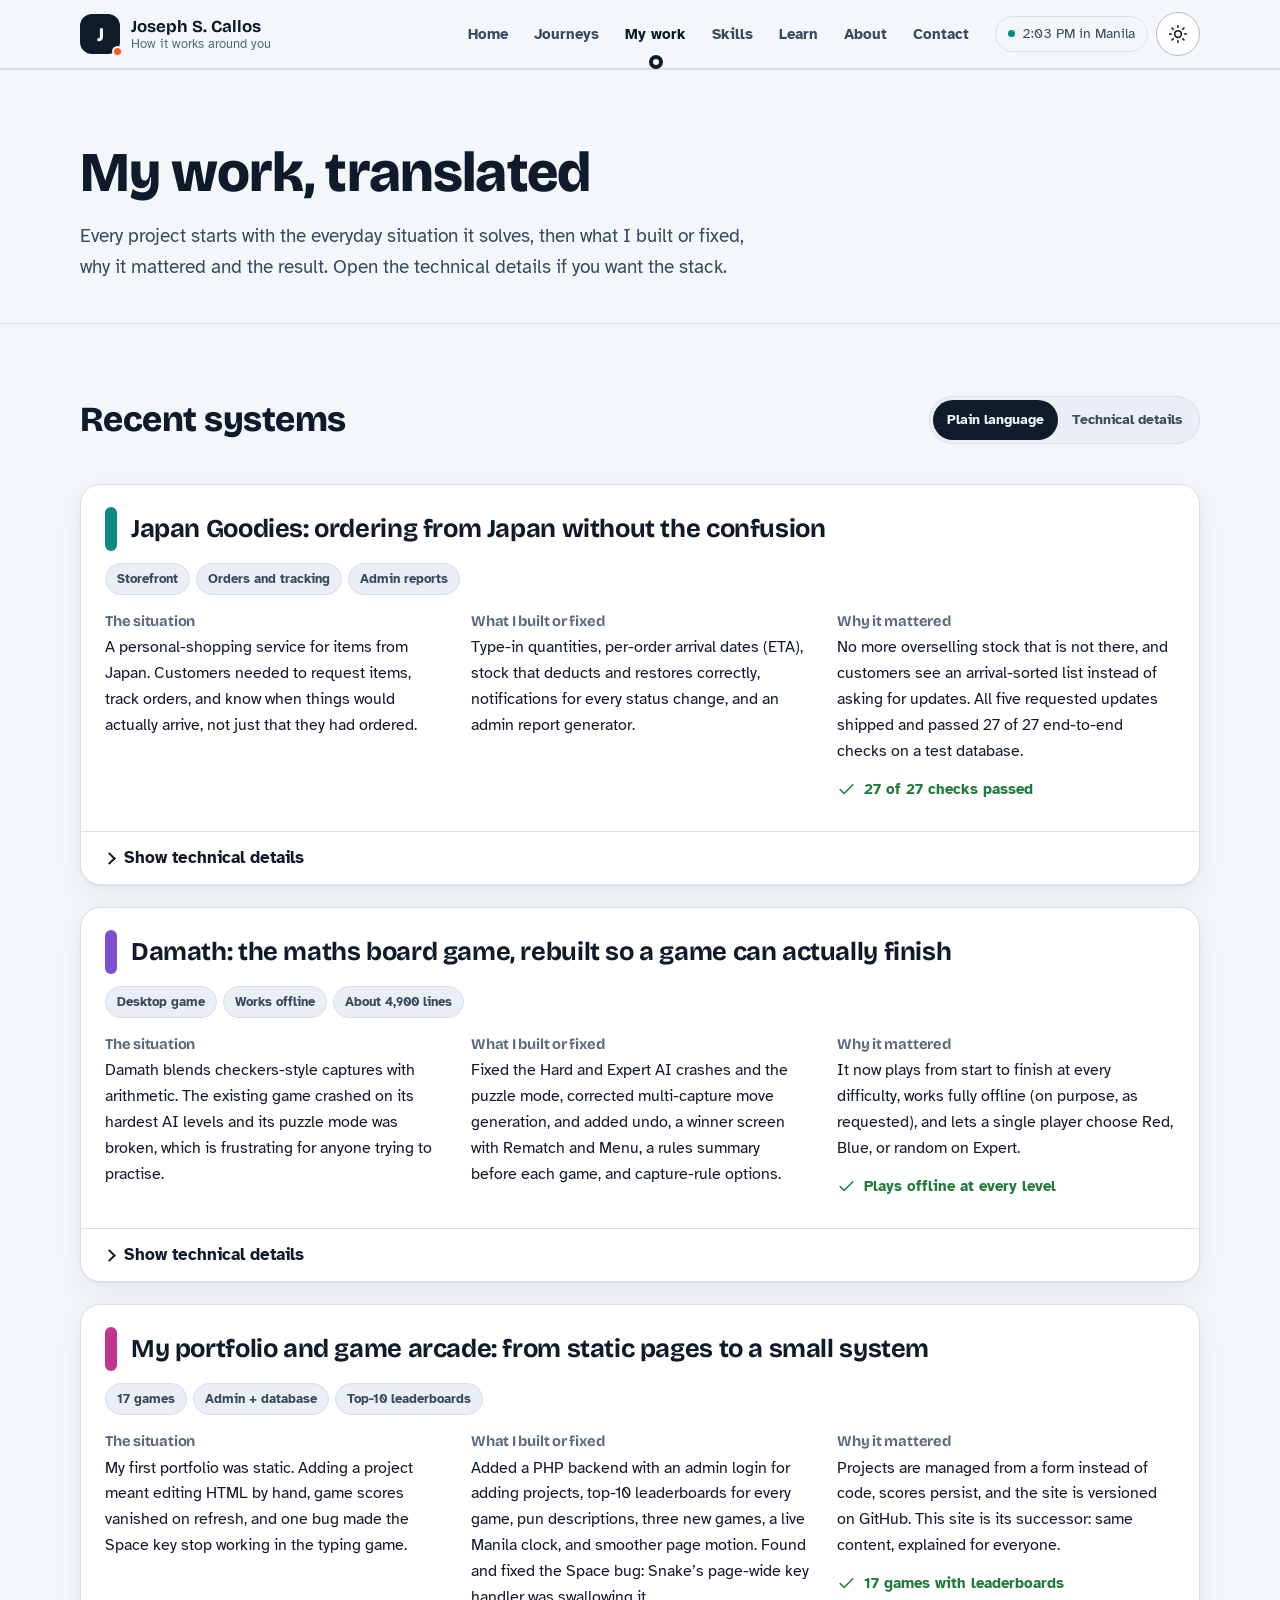
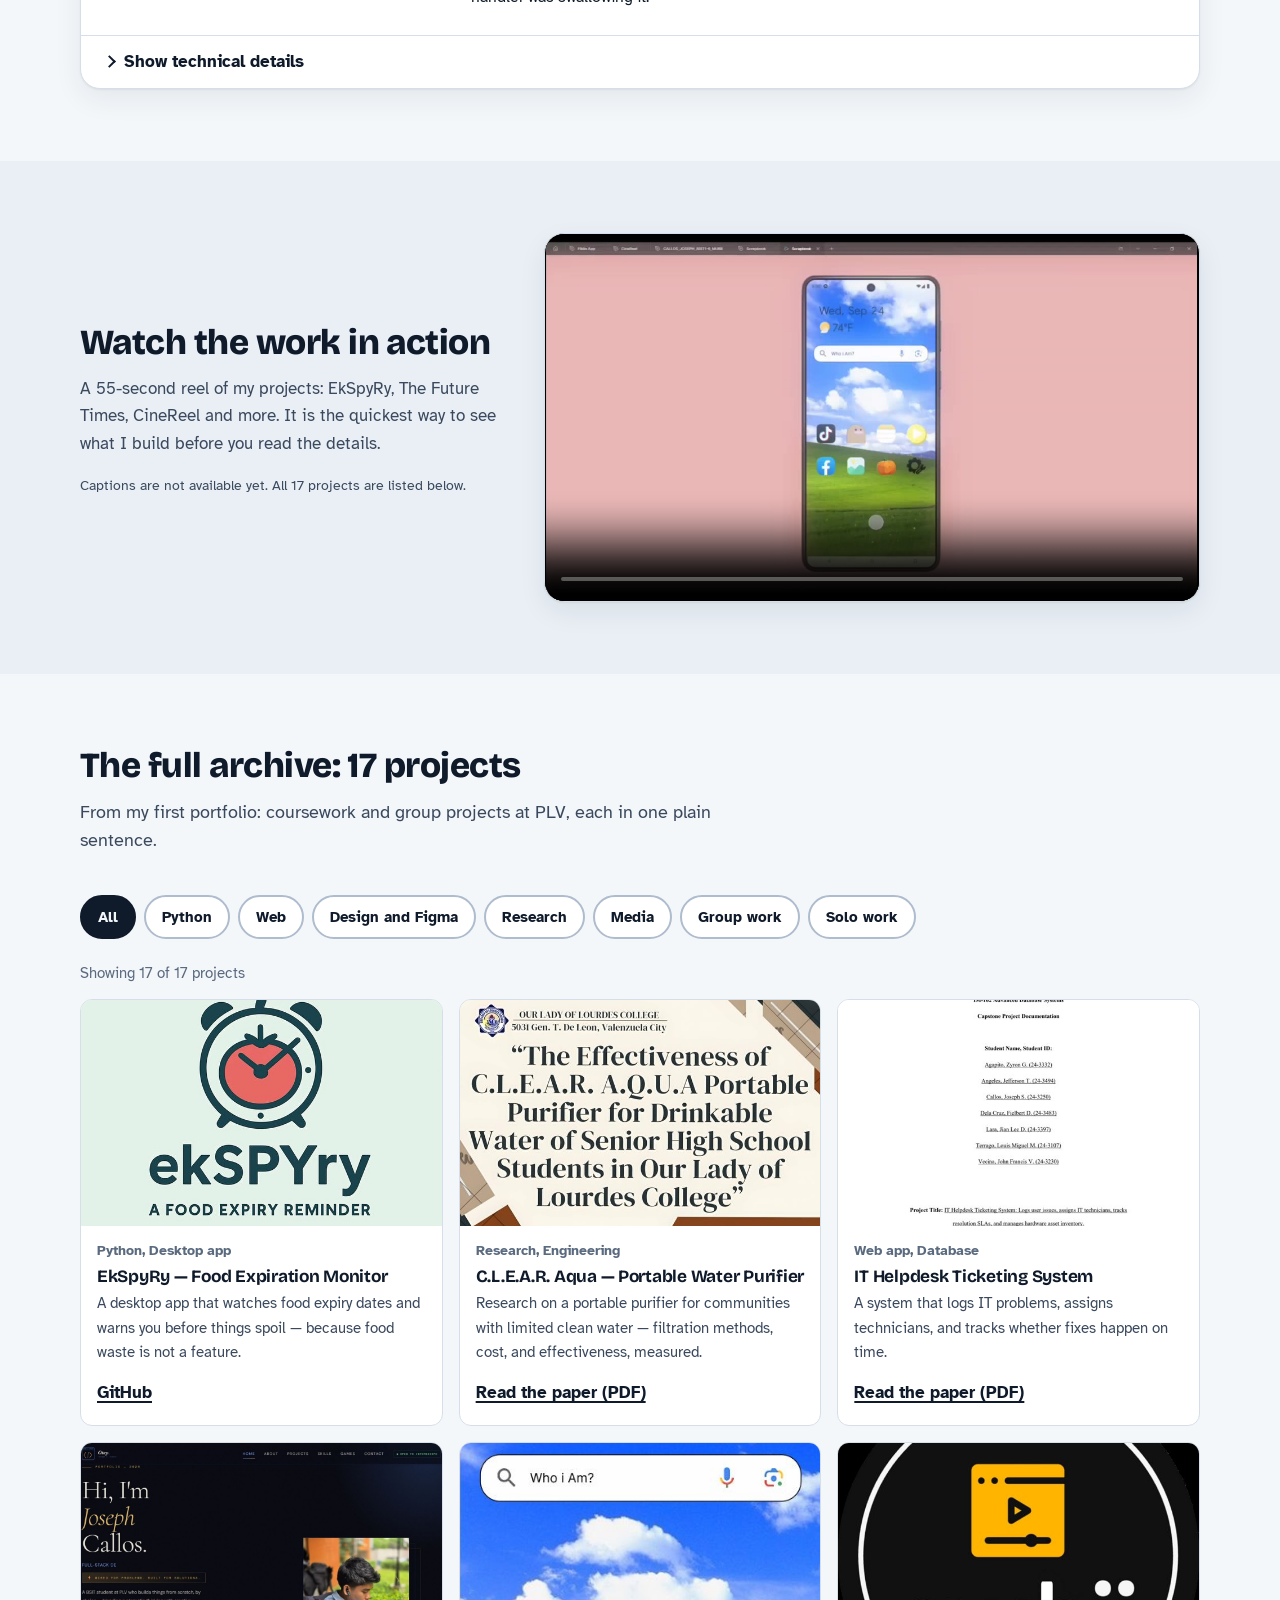
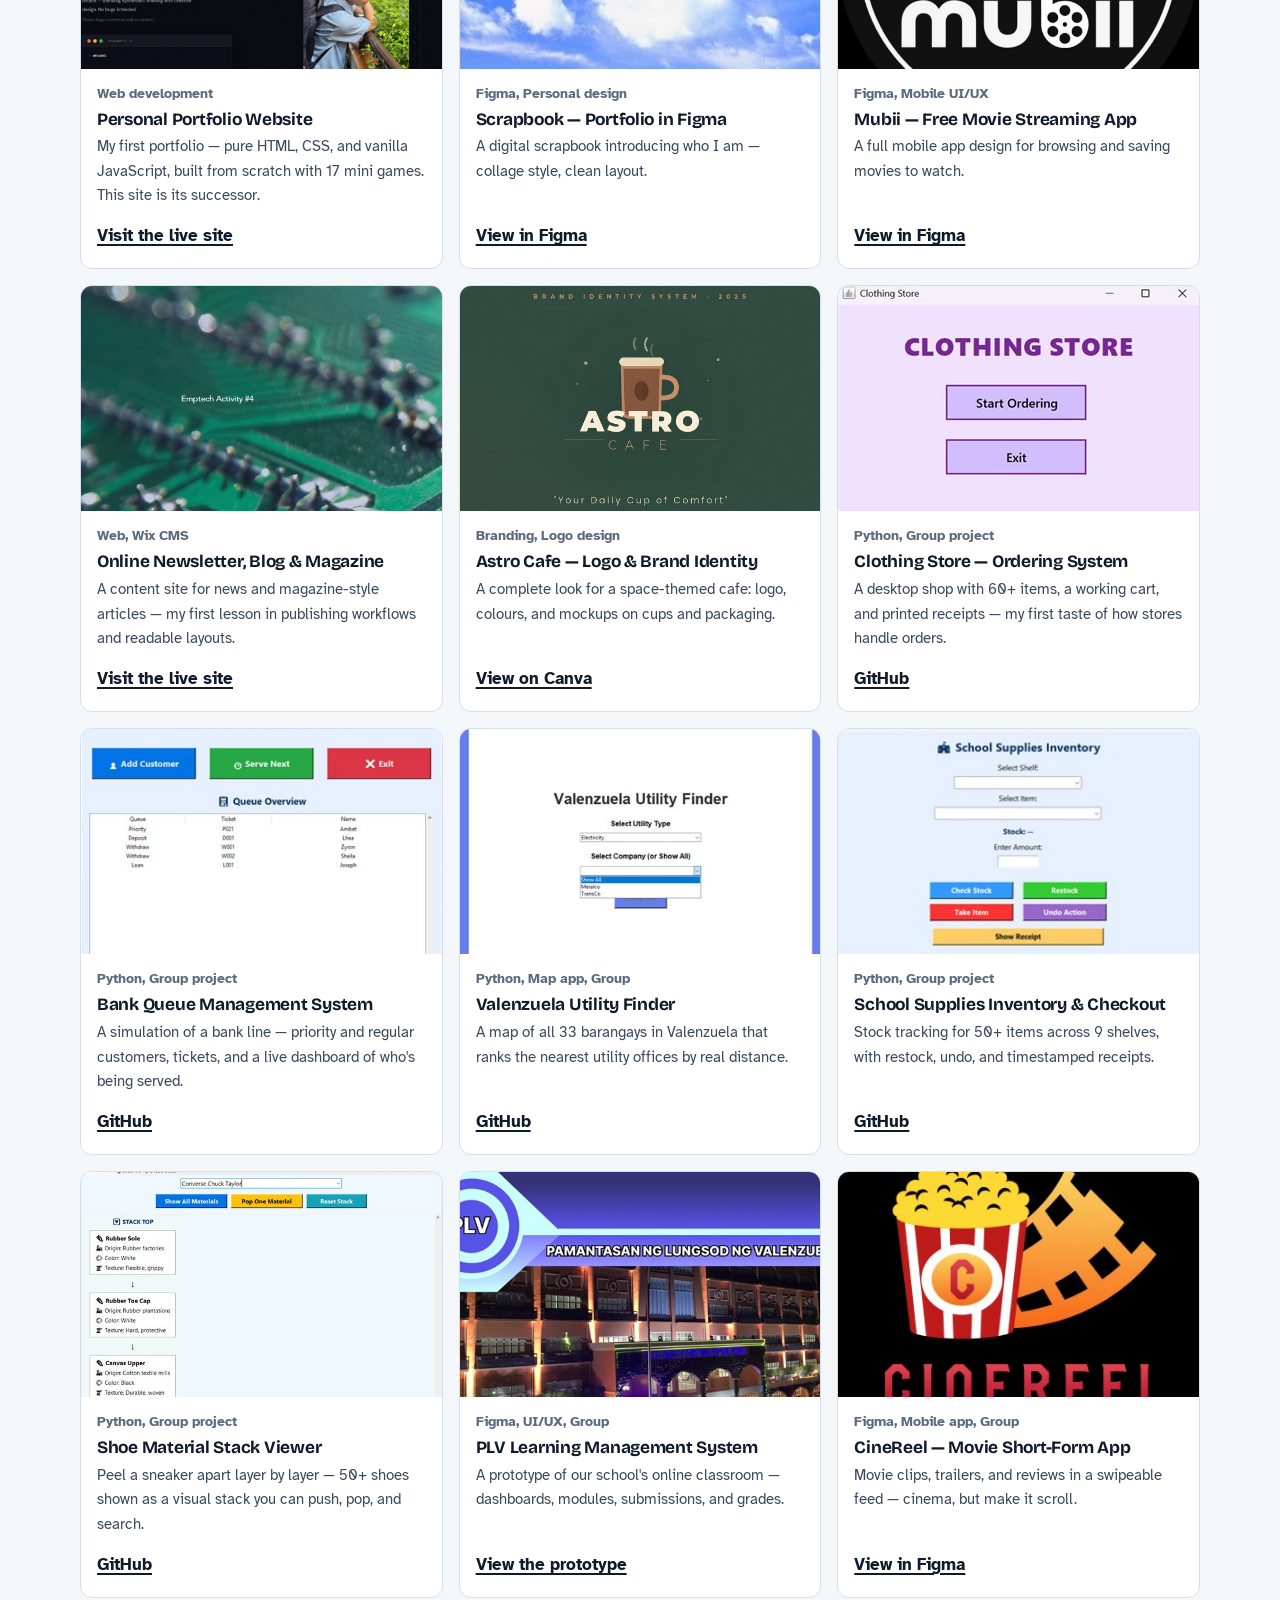
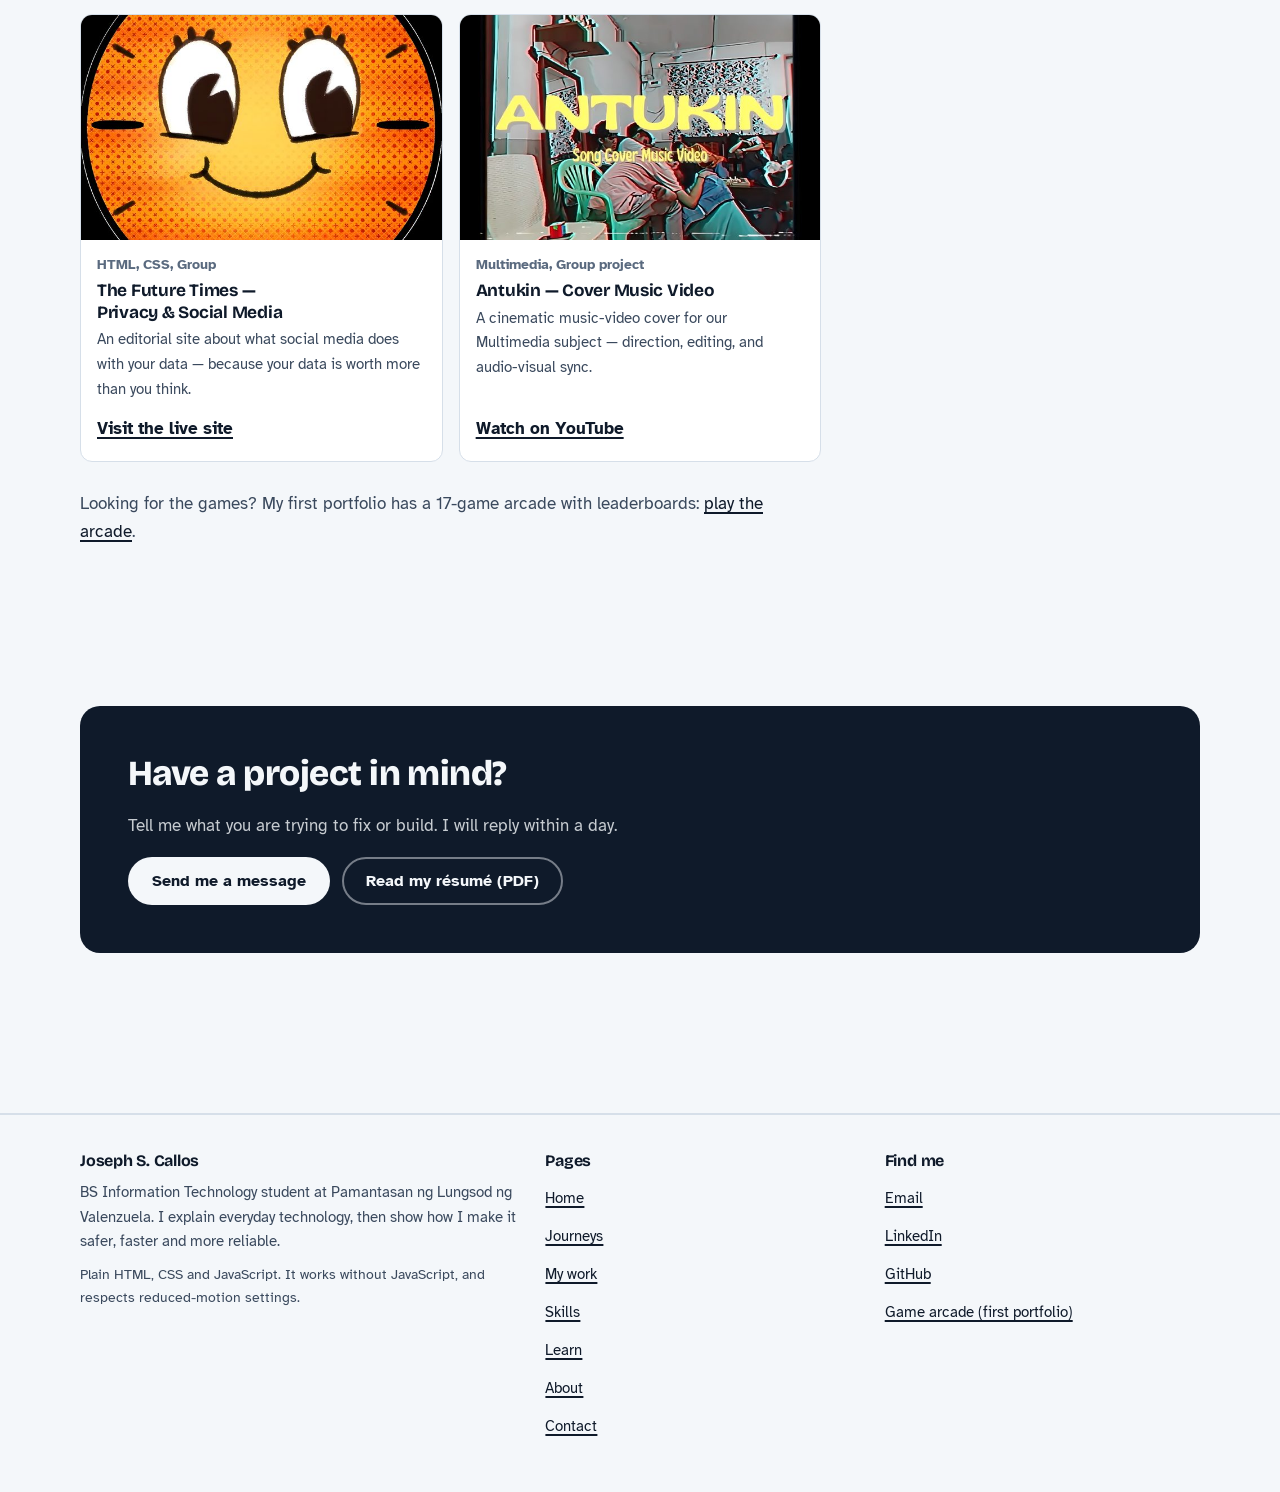
==== projects.html @ c2d5bfb0 "starter" ====
<!DOCTYPE html>
<html lang="en">
<head>
<meta charset="utf-8">
<meta name="viewport" content="width=device-width, initial-scale=1, viewport-fit=cover">
<title>My work | Joseph S. Callos</title>
<meta name="description" content="Three recent systems and 17 projects from PLV, each explained in plain language first, with technical details for recruiters.">
<meta name="color-scheme" content="light dark">
<meta name="theme-color" content="#0f1a2a">
<meta property="og:title" content="My work | Joseph S. Callos">
<meta property="og:description" content="Three recent systems and 17 projects from PLV, each explained in plain language first, with technical details for recruiters.">
<meta property="og:type" content="website">
<link rel="icon" href="images/favicon.svg" type="image/svg+xml">
<link rel="preconnect" href="https://fonts.googleapis.com">
<link rel="preconnect" href="https://fonts.gstatic.com" crossorigin>
<link href="https://fonts.googleapis.com/css2?family=Atkinson+Hyperlegible:ital,wght@0,400;0,700;1,400&amp;family=Bricolage+Grotesque:opsz,wght@12..96,600;12..96,700;12..96,800&amp;display=swap" rel="stylesheet">
<link rel="stylesheet" href="css/styles.css">
<script>(function(){var d=document.documentElement;d.classList.add('js');try{var t=localStorage.getItem('otep2_theme');if(t)d.setAttribute('data-theme',t)}catch(e){}})();</script>
</head>
<body>
<svg width="0" height="0" style="position:absolute" aria-hidden="true" focusable="false"><symbol id="i-chat" viewBox="0 0 24 24"><path d="M21 11.5a8.5 8.5 0 0 1-8.5 8.5c-1.5 0-3-.4-4.2-1L3 20l1.2-5.3A8.5 8.5 0 1 1 21 11.5z"/></symbol><symbol id="i-phone" viewBox="0 0 24 24"><path d="M7 2h10a1 1 0 0 1 1 1v18a1 1 0 0 1-1 1H7a1 1 0 0 1-1-1V3a1 1 0 0 1 1-1z M11 18h2"/></symbol><symbol id="i-router" viewBox="0 0 24 24"><path d="M3 14h18v6H3z M7 17h.01 M11 17h.01 M8 14l-2-4 M16 14l2-4 M12 14V8"/></symbol><symbol id="i-wifi" viewBox="0 0 24 24"><path d="M2.5 9a15 15 0 0 1 19 0 M5.5 12.5a10.5 10.5 0 0 1 13 0 M8.6 16a6 6 0 0 1 6.8 0 M12 19.5h.01"/></symbol><symbol id="i-globe" viewBox="0 0 24 24"><path d="M12 21a9 9 0 1 0 0-18 9 9 0 0 0 0 18z M3 12h18 M12 3c2.5 2.6 3.9 5.7 3.9 9S14.5 18.4 12 21c-2.5-2.6-3.9-5.7-3.9-9S9.5 5.6 12 3z"/></symbol><symbol id="i-server" viewBox="0 0 24 24"><path d="M3 4a2 2 0 0 1 2-2h14a2 2 0 0 1 2 2v4a2 2 0 0 1-2 2H5a2 2 0 0 1-2-2z M3 16a2 2 0 0 1 2-2h14a2 2 0 0 1 2 2v4a2 2 0 0 1-2 2H5a2 2 0 0 1-2-2z M7 6h.01 M7 18h.01"/></symbol><symbol id="i-laptop" viewBox="0 0 24 24"><path d="M4 5h16v10H4z M2 19h20"/></symbol><symbol id="i-search" viewBox="0 0 24 24"><path d="M11 19a8 8 0 1 0 0-16 8 8 0 0 0 0 16z M21 21l-4.3-4.3"/></symbol><symbol id="i-card" viewBox="0 0 24 24"><path d="M2 5a2 2 0 0 1 2-2h16a2 2 0 0 1 2 2v14a2 2 0 0 1-2 2H4a2 2 0 0 1-2-2z M2 10h20"/></symbol><symbol id="i-bank" viewBox="0 0 24 24"><path d="M3 21h18 M4 18h16 M6 18v-7 M10 18v-7 M14 18v-7 M18 18v-7 M12 3l9 5H3z"/></symbol><symbol id="i-lock" viewBox="0 0 24 24"><path d="M5 11h14a2 2 0 0 1 2 2v7a2 2 0 0 1-2 2H5a2 2 0 0 1-2-2v-7a2 2 0 0 1 2-2z M8 11V7a4 4 0 0 1 8 0v4"/></symbol><symbol id="i-check" viewBox="0 0 24 24"><path d="M20 6L9 17l-5-5"/></symbol><symbol id="i-folder" viewBox="0 0 24 24"><path d="M3 5a2 2 0 0 1 2-2h4l2 2h8a2 2 0 0 1 2 2v11a2 2 0 0 1-2 2H5a2 2 0 0 1-2-2z"/></symbol><symbol id="i-cloud" viewBox="0 0 24 24"><path d="M17.5 18a4.5 4.5 0 0 0 .9-8.8A7 7 0 0 0 4.7 11 3.8 3.8 0 0 0 6 18z"/></symbol><symbol id="i-upload" viewBox="0 0 24 24"><path d="M12 15V3 M7 8l5-5 5 5 M4 21h16"/></symbol><symbol id="i-download" viewBox="0 0 24 24"><path d="M12 3v12 M7 10l5 5 5-5 M4 21h16"/></symbol><symbol id="i-shield" viewBox="0 0 24 24"><path d="M12 22s8-3.6 8-10V5l-8-3-8 3v7c0 6.4 8 10 8 10z M9 11.5l2 2 4-4.5"/></symbol><symbol id="i-alert" viewBox="0 0 24 24"><path d="M10.3 3.9L1.8 18a2 2 0 0 0 1.7 3h17a2 2 0 0 0 1.7-3L13.7 3.9a2 2 0 0 0-3.4 0z M12 9v4 M12 17h.01"/></symbol><symbol id="i-bulb" viewBox="0 0 24 24"><path d="M9 18h6 M10 21h4 M12 3a6 6 0 0 0-3.5 10.9c.6.5 1 1.2 1 2.1h5c0-.9.4-1.6 1-2.1A6 6 0 0 0 12 3z"/></symbol><symbol id="i-arrow-right" viewBox="0 0 24 24"><path d="M5 12h14 M13 6l6 6-6 6"/></symbol><symbol id="i-arrow-left" viewBox="0 0 24 24"><path d="M19 12H5 M11 6l-6 6 6 6"/></symbol><symbol id="i-refresh" viewBox="0 0 24 24"><path d="M3 12a9 9 0 0 1 15.5-6.2L21 8 M21 3v5h-5 M21 12a9 9 0 0 1-15.5 6.2L3 16 M3 21v-5h5"/></symbol><symbol id="i-play" viewBox="0 0 24 24"><path d="M7 4l13 8-13 8z"/></symbol><symbol id="i-pause" viewBox="0 0 24 24"><path d="M8 4v16 M16 4v16"/></symbol><symbol id="i-sun" viewBox="0 0 24 24"><path d="M12 16a4 4 0 1 0 0-8 4 4 0 0 0 0 8z M12 2v2 M12 20v2 M4.9 4.9l1.4 1.4 M17.7 17.7l1.4 1.4 M2 12h2 M20 12h2 M4.9 19.1l1.4-1.4 M17.7 6.3l1.4-1.4"/></symbol><symbol id="i-moon" viewBox="0 0 24 24"><path d="M21 12.8A9 9 0 1 1 11.2 3a7 7 0 0 0 9.8 9.8z"/></symbol><symbol id="i-menu" viewBox="0 0 24 24"><path d="M4 7h16 M4 12h16 M4 17h16"/></symbol><symbol id="i-x" viewBox="0 0 24 24"><path d="M6 6l12 12 M18 6L6 18"/></symbol><symbol id="i-mail" viewBox="0 0 24 24"><path d="M3 5a2 2 0 0 1 2-2h14a2 2 0 0 1 2 2v14a2 2 0 0 1-2 2H5a2 2 0 0 1-2-2z M3 6l9 7 9-7"/></symbol><symbol id="i-file" viewBox="0 0 24 24"><path d="M14 3H7a2 2 0 0 0-2 2v14a2 2 0 0 0 2 2h10a2 2 0 0 0 2-2V8z M14 3v5h5 M9 13h6 M9 17h6"/></symbol><symbol id="i-copy" viewBox="0 0 24 24"><path d="M9 9h11v11H9z M5 15V5a1 1 0 0 1 1-1h10"/></symbol></svg>
<a class="skip" href="#main">Skip to content</a>
<header class="site-head">
  <div class="wrap head-in">
    <a class="brand" href="index.html" aria-label="Joseph S. Callos, home">
      <span class="brand-mark" aria-hidden="true">J</span>
      <span class="brand-text"><b>Joseph S. Callos</b><span>How it works around you</span></span>
    </a>
    <nav class="nav" aria-label="Main"><a href="index.html">Home</a><a href="journeys.html">Journeys</a><a href="projects.html" aria-current="page">My work</a><a href="skills.html">Skills</a><a href="learn.html">Learn</a><a href="about.html">About</a><a href="contact.html">Contact</a></nav>
    <div class="head-tools">
      <span class="clock" id="clock" title="Philippine time" aria-hidden="true"></span>
      <button class="icon-btn theme-btn js-only" type="button" aria-label="Switch colour theme"><svg class="ico sun" aria-hidden="true"><use href="#i-sun"/></svg><svg class="ico moon" aria-hidden="true"><use href="#i-moon"/></svg></button>
      <button class="icon-btn menu-btn js-only" type="button" aria-expanded="false" aria-controls="drawer" aria-label="Open menu"><svg class="ico open" aria-hidden="true"><use href="#i-menu"/></svg><svg class="ico close" aria-hidden="true"><use href="#i-x"/></svg></button>
    </div>
  </div>
  <nav class="drawer" id="drawer" aria-label="Mobile"><div class="wrap"><a href="index.html">Home</a><a href="journeys.html">Journeys</a><a href="projects.html" aria-current="page">My work</a><a href="skills.html">Skills</a><a href="learn.html">Learn</a><a href="about.html">About</a><a href="contact.html">Contact</a></div></nav>
</header>
<main id="main">
<div class="page-head"><div class="wrap">
  <h1>My work, translated</h1>
  <p>Every project starts with the everyday situation it solves, then what I built or fixed, why it mattered and the result. Open the technical details if you want the stack.</p>
</div></div>
<section class="section"><div class="wrap">
  <div class="section-head" style="display:flex;gap:16px;flex-wrap:wrap;align-items:center;justify-content:space-between;max-width:none"><h2>Recent systems</h2><div class="seg js-only" role="group" aria-label="Detail level"><button type="button" data-tech="off" aria-pressed="true">Plain language</button><button type="button" data-tech="on" aria-pressed="false">Technical details</button></div></div>
  <div class="work"><div id="japan-goodies" style="scroll-margin-top:90px"><article class="work-card" style="--line:var(--c-message)">
  <div class="work-top"><span class="bullet" aria-hidden="true"></span><h3>Japan Goodies: ordering from Japan without the confusion</h3></div>
  <div class="work-top" style="padding-top:12px"><ul class="tags"><li>Storefront</li><li>Orders and tracking</li><li>Admin reports</li></ul></div>
  <div class="work-body">
    <div><h4>The situation</h4><p>A personal-shopping service for items from Japan. Customers needed to request items, track orders, and know when things would actually arrive, not just that they had ordered.</p></div>
    <div><h4>What I built or fixed</h4><p>Type-in quantities, per-order arrival dates (ETA), stock that deducts and restores correctly, notifications for every status change, and an admin report generator.</p></div>
    <div><h4>Why it mattered</h4><p>No more overselling stock that is not there, and customers see an arrival-sorted list instead of asking for updates. All five requested updates shipped and passed 27 of 27 end-to-end checks on a test database.</p><span class="win"><svg class="ico" aria-hidden="true"><use href="#i-check"/></svg>27 of 27 checks passed</span></div>
  </div>
  <details class="more"><summary>Show technical details</summary><div class="inner"><p>PHP 8 + MySQL on XAMPP with HTML/CSS/JS. Orders store <code>estimated_arrival</code>; inventory is real stock via <code>products.quantity</code> with <code>stock_deducted</code> flags so cancellations restore exactly once and oversell returns HTTP 409. A <code>notifications</code> table + <code>api/notifications.php</code> drives the header badge and updates page. Reports follow the sequence Report, arrival day, item, pre-order, exportable to CSV and print. Also produced a 132-case peer-evaluation paper matched against the actual system behaviour.</p></div></details>
</article></div><div id="damath" style="scroll-margin-top:90px"><article class="work-card" style="--line:var(--c-payment)">
  <div class="work-top"><span class="bullet" aria-hidden="true"></span><h3>Damath: the maths board game, rebuilt so a game can actually finish</h3></div>
  <div class="work-top" style="padding-top:12px"><ul class="tags"><li>Desktop game</li><li>Works offline</li><li>About 4,900 lines</li></ul></div>
  <div class="work-body">
    <div><h4>The situation</h4><p>Damath blends checkers-style captures with arithmetic. The existing game crashed on its hardest AI levels and its puzzle mode was broken, which is frustrating for anyone trying to practise.</p></div>
    <div><h4>What I built or fixed</h4><p>Fixed the Hard and Expert AI crashes and the puzzle mode, corrected multi-capture move generation, and added undo, a winner screen with Rematch and Menu, a rules summary before each game, and capture-rule options.</p></div>
    <div><h4>Why it mattered</h4><p>It now plays from start to finish at every difficulty, works fully offline (on purpose, as requested), and lets a single player choose Red, Blue, or random on Expert.</p><span class="win"><svg class="ico" aria-hidden="true"><use href="#i-check"/></svg>Plays offline at every level</span></div>
  </div>
  <details class="more"><summary>Show technical details</summary><div class="inner"><p>Python + Pygame, a single codebase of roughly 4,900 lines. Settings rebuilt as a card layout to fix UI overlaps; side selection and rule variants (optional / max-capture / dama-first) are configurable per match. Shipped with assets and automated tests covering move generation and the previously crashing AI paths (v5.1 polish, v5.2 rules and settings round).</p></div></details>
</article></div><div id="portfolio-arcade" style="scroll-margin-top:90px"><article class="work-card" style="--line:var(--c-wifi)">
  <div class="work-top"><span class="bullet" aria-hidden="true"></span><h3>My portfolio and game arcade: from static pages to a small system</h3></div>
  <div class="work-top" style="padding-top:12px"><ul class="tags"><li>17 games</li><li>Admin + database</li><li>Top-10 leaderboards</li></ul></div>
  <div class="work-body">
    <div><h4>The situation</h4><p>My first portfolio was static. Adding a project meant editing HTML by hand, game scores vanished on refresh, and one bug made the Space key stop working in the typing game.</p></div>
    <div><h4>What I built or fixed</h4><p>Added a PHP backend with an admin login for adding projects, top-10 leaderboards for every game, pun descriptions, three new games, a live Manila clock, and smoother page motion. Found and fixed the Space bug: Snake’s page-wide key handler was swallowing it.</p></div>
    <div><h4>Why it mattered</h4><p>Projects are managed from a form instead of code, scores persist, and the site is versioned on GitHub. This site is its successor: same content, explained for everyone.</p><span class="win"><svg class="ico" aria-hidden="true"><use href="#i-check"/></svg>17 games with leaderboards</span></div>
  </div>
  <details class="more"><summary>Show technical details</summary><div class="inner"><p>Vanilla PHP + SQLite (<code>api/</code>, no MySQL setup needed), first-run admin creation with no default password, projects seeded from the original 17 cards. Leaderboards fall back to <code>localStorage</code> when PHP is not running so the static mirror never breaks. Code lives at <code>github.com/otep808/portfolio</code> (branch <code>yep</code>).</p></div></details>
</article></div></div>
</div></section>
<section class="section tint" id="reel"><div class="wrap"><div class="reel">
  <div><h2>Watch the work in action</h2>
  <p class="muted" style="margin-top:12px">A 55-second reel of my projects: EkSpyRy, The Future Times, CineReel and more. It is the quickest way to see what I build before you read the details.</p>
  <p class="small muted">Captions are not available yet. All 17 projects are listed below.</p></div>
  <video controls preload="none" poster="images/demo-reel-poster.jpg" aria-label="Demo reel of Joseph's projects, 55 seconds">
    <source src="files/demo-reel.mp4" type="video/mp4">
    Your browser cannot play this video. <a href="files/demo-reel.mp4">Download the demo reel (MP4)</a>.
  </video>
</div></div></section>
<section class="section" id="archive"><div class="wrap" data-filter-wrap>
  <div class="section-head"><h2>The full archive: 17 projects</h2><p>From my first portfolio: coursework and group projects at PLV, each in one plain sentence.</p></div>
  <div class="filters js-only" role="group" aria-label="Filter projects"><button type="button" class="chip" data-filter="all" aria-pressed="true">All</button><button type="button" class="chip" data-filter="python" aria-pressed="false">Python</button><button type="button" class="chip" data-filter="web" aria-pressed="false">Web</button><button type="button" class="chip" data-filter="design" aria-pressed="false">Design and Figma</button><button type="button" class="chip" data-filter="research" aria-pressed="false">Research</button><button type="button" class="chip" data-filter="media" aria-pressed="false">Media</button><button type="button" class="chip" data-filter="group" aria-pressed="false">Group work</button><button type="button" class="chip" data-filter="solo" aria-pressed="false">Solo work</button></div>
  <p class="count" data-count aria-live="polite">Showing 17 of 17 projects</p>
  <div class="grid"><article class="card" data-tags="python group"><img src="images/p-ekspyry.jpg" alt="EkSpyRy food expiration monitor" loading="lazy"><div class="card-body"><span class="kind">Python, Desktop app</span><h3>EkSpyRy — Food Expiration Monitor</h3><p>A desktop app that watches food expiry dates and warns you before things spoil — because food waste is not a feature.</p><a href="https://github.com/LordDomino/expdatetracker" target="_blank" rel="noopener">GitHub</a></div></article><article class="card" data-tags="research group"><img src="images/p-clear-aqua.jpg" alt="C.L.E.A.R. Aqua portable water purifier" loading="lazy"><div class="card-body"><span class="kind">Research, Engineering</span><h3>C.L.E.A.R. Aqua — Portable Water Purifier</h3><p>Research on a portable purifier for communities with limited clean water — filtration methods, cost, and effectiveness, measured.</p><a href="files/clear-aqua-paper.pdf" target="_blank" rel="noopener">Read the paper (PDF)</a></div></article><article class="card" data-tags="web group"><img src="images/p-helpdesk.jpg" alt="IT Helpdesk ticketing system" loading="lazy"><div class="card-body"><span class="kind">Web app, Database</span><h3>IT Helpdesk Ticketing System</h3><p>A system that logs IT problems, assigns technicians, and tracks whether fixes happen on time.</p><a href="files/it-helpdesk-paper.pdf" target="_blank" rel="noopener">Read the paper (PDF)</a></div></article><article class="card" data-tags="web solo"><img src="images/p-portfolio.jpg" alt="Screenshot of my first portfolio homepage" loading="lazy"><div class="card-body"><span class="kind">Web development</span><h3>Personal Portfolio Website</h3><p>My first portfolio — pure HTML, CSS, and vanilla JavaScript, built from scratch with 17 mini games. This site is its successor.</p><a href="https://otepcodes.callosjoseph818.workers.dev/" target="_blank" rel="noopener">Visit the live site</a></div></article><article class="card" data-tags="design solo"><img src="images/p-scrapbook.jpg" alt="Scrapbook Figma design" loading="lazy"><div class="card-body"><span class="kind">Figma, Personal design</span><h3>Scrapbook — Portfolio in Figma</h3><p>A digital scrapbook introducing who I am — collage style, clean layout.</p><a href="https://www.figma.com/design/Wv4LYju5K4XG98Qmri36iI/Scrapbook?m=auto&amp;t=VMM9GG8iVzDjEYyK-6" target="_blank" rel="noopener">View in Figma</a></div></article><article class="card" data-tags="design solo"><img src="images/p-mubii.jpg" alt="Mubii movie streaming app design" loading="lazy"><div class="card-body"><span class="kind">Figma, Mobile UI/UX</span><h3>Mubii — Free Movie Streaming App</h3><p>A full mobile app design for browsing and saving movies to watch.</p><a href="https://www.figma.com/design/MZrmToyD7N6RsrhPfZqM77/CALLOS_JOSEPH_BSIT1-6_MUBII?m=auto&amp;t=VMM9GG8iVzDjEYyK-6" target="_blank" rel="noopener">View in Figma</a></div></article><article class="card" data-tags="web solo"><img src="images/p-newsletter.jpg" alt="Online newsletter and magazine site" loading="lazy"><div class="card-body"><span class="kind">Web, Wix CMS</span><h3>Online Newsletter, Blog &amp; Magazine</h3><p>A content site for news and magazine-style articles — my first lesson in publishing workflows and readable layouts.</p><a href="https://callosjoseph818.wixsite.com/josephcallos" target="_blank" rel="noopener">Visit the live site</a></div></article><article class="card" data-tags="design solo"><img src="images/p-astro-cafe.jpg" alt="Astro Cafe brand identity" loading="lazy"><div class="card-body"><span class="kind">Branding, Logo design</span><h3>Astro Cafe — Logo &amp; Brand Identity</h3><p>A complete look for a space-themed cafe: logo, colours, and mockups on cups and packaging.</p><a href="https://canva.link/llfb8r9km74mkuh" target="_blank" rel="noopener">View on Canva</a></div></article><article class="card" data-tags="python group"><img src="images/p-clothing-store.jpg" alt="Clothing Store ordering system" loading="lazy"><div class="card-body"><span class="kind">Python, Group project</span><h3>Clothing Store — Ordering System</h3><p>A desktop shop with 60+ items, a working cart, and printed receipts — my first taste of how stores handle orders.</p><a href="https://github.com/otep808" target="_blank" rel="noopener">GitHub</a></div></article><article class="card" data-tags="python group"><img src="images/p-bank-queue.jpg" alt="Bank Queue Management System" loading="lazy"><div class="card-body"><span class="kind">Python, Group project</span><h3>Bank Queue Management System</h3><p>A simulation of a bank line — priority and regular customers, tickets, and a live dashboard of who&#x27;s being served.</p><a href="https://github.com/otep808" target="_blank" rel="noopener">GitHub</a></div></article><article class="card" data-tags="python group"><img src="images/p-utility-finder.jpg" alt="Valenzuela Utility Finder map" loading="lazy"><div class="card-body"><span class="kind">Python, Map app, Group</span><h3>Valenzuela Utility Finder</h3><p>A map of all 33 barangays in Valenzuela that ranks the nearest utility offices by real distance.</p><a href="https://github.com/otep808" target="_blank" rel="noopener">GitHub</a></div></article><article class="card" data-tags="python group"><img src="images/p-school-supplies.jpg" alt="School Supplies inventory system" loading="lazy"><div class="card-body"><span class="kind">Python, Group project</span><h3>School Supplies Inventory &amp; Checkout</h3><p>Stock tracking for 50+ items across 9 shelves, with restock, undo, and timestamped receipts.</p><a href="https://github.com/otep808" target="_blank" rel="noopener">GitHub</a></div></article><article class="card" data-tags="python group"><img src="images/p-shoe-stack.jpg" alt="Shoe Material Stack Viewer" loading="lazy"><div class="card-body"><span class="kind">Python, Group project</span><h3>Shoe Material Stack Viewer</h3><p>Peel a sneaker apart layer by layer — 50+ shoes shown as a visual stack you can push, pop, and search.</p><a href="https://github.com/otep808" target="_blank" rel="noopener">GitHub</a></div></article><article class="card" data-tags="design group"><img src="images/p-plv-lms.jpg" alt="PLV Learning Management System prototype" loading="lazy"><div class="card-body"><span class="kind">Figma, UI/UX, Group</span><h3>PLV Learning Management System</h3><p>A prototype of our school&#x27;s online classroom — dashboards, modules, submissions, and grades.</p><a href="https://www.figma.com/proto/hW3XOIhUWDosTJbImrRgF3?node-id=0-1&amp;t=VMM9GG8iVzDjEYyK-6" target="_blank" rel="noopener">View the prototype</a></div></article><article class="card" data-tags="design group"><img src="images/p-cinereel.jpg" alt="CineReel movie app" loading="lazy"><div class="card-body"><span class="kind">Figma, Mobile app, Group</span><h3>CineReel — Movie Short-Form App</h3><p>Movie clips, trailers, and reviews in a swipeable feed — cinema, but make it scroll.</p><a href="https://www.figma.com/design/RwhH7gePlMAj9oVsXZXG9L/CineReel?m=auto&amp;t=VMM9GG8iVzDjEYyK-6" target="_blank" rel="noopener">View in Figma</a></div></article><article class="card" data-tags="web group"><img src="images/p-future-times.jpg" alt="The Future Times website" loading="lazy"><div class="card-body"><span class="kind">HTML, CSS, Group</span><h3>The Future Times — Privacy &amp; Social Media</h3><p>An editorial site about what social media does with your data — because your data is worth more than you think.</p><a href="https://lorddomino.github.io/mst4-website-project/" target="_blank" rel="noopener">Visit the live site</a></div></article><article class="card" data-tags="media group"><img src="images/p-antukin.jpg" alt="Antukin music video" loading="lazy"><div class="card-body"><span class="kind">Multimedia, Group project</span><h3>Antukin — Cover Music Video</h3><p>A cinematic music-video cover for our Multimedia subject — direction, editing, and audio-visual sync.</p><a href="https://youtu.be/RzN_gfi2xYg?si=KGvv2g_tsauiLjWn" target="_blank" rel="noopener">Watch on YouTube</a></div></article></div>
  <p style="margin-top:28px" class="muted">Looking for the games? My first portfolio has a 17-game arcade with leaderboards: <a href="https://otep808.github.io/portfolio/games.html" target="_blank" rel="noopener">play the arcade</a>.</p>
</div></section>
<div class="section"><div class="wrap"><div class="cta">
  <h2>Have a project in mind?</h2>
  <p>Tell me what you are trying to fix or build. I will reply within a day.</p>
  <div class="hero-actions" style="margin:0">
    <a class="btn btn-primary" href="contact.html">Send me a message</a>
    <a class="btn btn-line" href="files/resume.pdf" target="_blank" rel="noopener">Read my résumé (PDF)</a>
  </div>
</div></div></div>
</main>
<footer class="site-foot">
  <div class="wrap foot-grid">
    <div>
      <h2>Joseph S. Callos</h2>
      <p>BS Information Technology student at Pamantasan ng Lungsod ng Valenzuela. I explain everyday technology, then show how I make it safer, faster and more reliable.</p>
      <p class="small">Plain HTML, CSS and JavaScript. It works without JavaScript, and respects reduced-motion settings.</p>
    </div>
    <div><h2>Pages</h2><ul><li><a href="index.html">Home</a></li><li><a href="journeys.html">Journeys</a></li><li><a href="projects.html">My work</a></li><li><a href="skills.html">Skills</a></li><li><a href="learn.html">Learn</a></li><li><a href="about.html">About</a></li><li><a href="contact.html">Contact</a></li></ul></div>
    <div><h2>Find me</h2><ul>
      <li><a href="mailto:callosjoseph818@gmail.com">Email</a></li>
      <li><a href="https://www.linkedin.com/in/joseph-callos-329b153b8" target="_blank" rel="noopener">LinkedIn</a></li>
      <li><a href="https://github.com/otep808" target="_blank" rel="noopener">GitHub</a></li>
      <li><a href="https://otep808.github.io/portfolio/games.html" target="_blank" rel="noopener">Game arcade (first portfolio)</a></li>
    </ul></div>
  </div>
</footer>
<script src="javascript/main.js" defer></script>
</body>
</html>
---- css/styles.css ----
/* =========================================================
   Joseph S. Callos — "How it works around you" (pv2)
   Pure CSS3. No frameworks. Mobile-first.
   Design idea: the site is a transit map. Every everyday
   scenario is a coloured line, every step is a station,
   and the orange packet is the one thing that moves.
   ========================================================= */

:root{
  --paper:#f4f7fa; --paper-2:#e9eff5; --surface:#ffffff;
  --ink:#0f1a2a; --ink-2:#3a495d; --ink-3:#5a6a7f;
  --rule:#d6dfe9; --rule-strong:#aebccd;
  --signal:#ff5a1f;            /* the packet, and nothing else */
  --focus:#1f4fd8;

  /* one colour per everyday line */
  --c-message:#0b8a82; --c-website:#2f62d8; --c-wifi:#c2358c;
  --c-payment:#7a4fd1; --c-files:#2f8f47;  --c-scam:#cc3f3f;
  --c-message-soft:#dff3f1; --c-website-soft:#e4ebfc; --c-wifi-soft:#f9e4f1;
  --c-payment-soft:#ece5fa; --c-files-soft:#e2f2e6; --c-scam-soft:#fae5e5;

  --ok:#1f7a3a; --warn-soft:#fff1d6; --warn:#7a4a00;
  --shadow:0 1px 2px rgba(15,26,42,.06),0 10px 28px rgba(15,26,42,.07);
  --r-lg:20px; --r-md:12px; --r-sm:8px;
  --wrap:1120px;
  --head-h:68px;
  color-scheme:light;
}
:root[data-theme="dark"]{
  --paper:#0a111b; --paper-2:#101a28; --surface:#131f30;
  --ink:#e9eff7; --ink-2:#b6c3d4; --ink-3:#8fa0b6;
  --rule:#243449; --rule-strong:#3a5170;
  --focus:#8db0ff;
  --c-message:#35c4ba; --c-website:#7ea2ff; --c-wifi:#ef7fc2;
  --c-payment:#b497f5; --c-files:#6fcb84;  --c-scam:#ff8a8a;
  --c-message-soft:#10302f; --c-website-soft:#15264a; --c-wifi-soft:#3a1a2f;
  --c-payment-soft:#271d47; --c-files-soft:#142e1c; --c-scam-soft:#3c1c1c;
  --ok:#6fcb84; --warn-soft:#3a2d0c; --warn:#ffd58a;
  --shadow:0 1px 2px rgba(0,0,0,.35),0 10px 28px rgba(0,0,0,.35);
  color-scheme:dark;
}
@media (prefers-color-scheme:dark){
  :root:not([data-theme="light"]){
    --paper:#0a111b; --paper-2:#101a28; --surface:#131f30;
    --ink:#e9eff7; --ink-2:#b6c3d4; --ink-3:#8fa0b6;
    --rule:#243449; --rule-strong:#3a5170; --focus:#8db0ff;
    --c-message:#35c4ba; --c-website:#7ea2ff; --c-wifi:#ef7fc2;
    --c-payment:#b497f5; --c-files:#6fcb84; --c-scam:#ff8a8a;
    --c-message-soft:#10302f; --c-website-soft:#15264a; --c-wifi-soft:#3a1a2f;
    --c-payment-soft:#271d47; --c-files-soft:#142e1c; --c-scam-soft:#3c1c1c;
    --ok:#6fcb84; --warn-soft:#3a2d0c; --warn:#ffd58a;
    --shadow:0 1px 2px rgba(0,0,0,.35),0 10px 28px rgba(0,0,0,.35);
    color-scheme:dark;
  }
}

/* ---------- base ---------- */
*,*::before,*::after{box-sizing:border-box}
html{scroll-behavior:smooth;scroll-padding-top:calc(var(--head-h) + 16px);-webkit-text-size-adjust:100%}
body{margin:0;background:var(--paper);color:var(--ink);font-family:"Atkinson Hyperlegible",system-ui,-apple-system,"Segoe UI",Roboto,sans-serif;font-size:1.0625rem;line-height:1.62;-webkit-font-smoothing:antialiased;overflow-wrap:break-word}
h1,h2,h3,h4{font-family:"Bricolage Grotesque","Atkinson Hyperlegible",system-ui,sans-serif;line-height:1.12;letter-spacing:-.015em;margin:0;text-wrap:balance}
h1{font-size:clamp(2.1rem,5.2vw,3.5rem);font-weight:800}
h2{font-size:clamp(1.6rem,3.2vw,2.2rem);font-weight:800}
h3{font-size:1.25rem;font-weight:700}
h4{font-size:1.02rem;font-weight:700}
p{margin:0 0 1em;max-width:64ch}
a{color:var(--ink);text-underline-offset:3px;text-decoration-thickness:1.5px}
a:hover{text-decoration-thickness:2.5px}
img,video{max-width:100%;display:block}
code{font-family:ui-monospace,SFMono-Regular,Menlo,Consolas,monospace;font-size:.88em;background:var(--paper-2);padding:.08em .4em;border-radius:5px}
:focus-visible{outline:3px solid var(--focus);outline-offset:3px;border-radius:6px}
.wrap{width:min(100% - 40px,var(--wrap));margin-inline:auto}
.sr-only{position:absolute;width:1px;height:1px;overflow:hidden;clip:rect(0 0 0 0);white-space:nowrap}
.skip{position:absolute;left:12px;top:-60px;background:var(--ink);color:var(--paper);padding:10px 16px;border-radius:var(--r-sm);z-index:100;text-decoration:none;font-weight:700}
.skip:focus{top:12px}
.ico{width:1.25em;height:1.25em;flex:none;stroke:currentColor;fill:none;stroke-width:1.9;stroke-linecap:round;stroke-linejoin:round}
.ico-fill{fill:currentColor;stroke:none}
.muted{color:var(--ink-2)}
.small{font-size:.9rem}
html:not(.js) .js-only{display:none!important}
.js .no-js-only{display:none!important}

/* ---------- header (the nav is a line; the active page is a station) ---------- */
.site-head{position:sticky;top:0;z-index:50;background:color-mix(in srgb,var(--paper) 90%,transparent);backdrop-filter:saturate(1.4) blur(10px);-webkit-backdrop-filter:saturate(1.4) blur(10px);border-bottom:2px solid var(--rule)}
.head-in{display:flex;align-items:center;gap:14px;min-height:var(--head-h)}
.brand{display:flex;align-items:center;gap:11px;text-decoration:none;min-width:0}
.brand-mark{width:40px;height:40px;border-radius:12px;background:var(--ink);color:var(--paper);display:grid;place-items:center;font:800 1.2rem "Bricolage Grotesque",sans-serif;position:relative;flex:none}
.brand-mark::after{content:"";position:absolute;right:-3px;bottom:-3px;width:11px;height:11px;border-radius:50%;background:var(--signal);border:2px solid var(--paper)}
.brand-text{display:block;line-height:1.15;min-width:0}
.brand-text b{display:block;font:700 1.05rem "Bricolage Grotesque",sans-serif;white-space:nowrap}
.brand-text span{display:block;font-size:.8rem;color:var(--ink-3);white-space:nowrap}
.nav{margin-left:auto;display:none;gap:2px}
.nav a{position:relative;display:inline-flex;align-items:center;min-height:44px;padding:0 12px;text-decoration:none;font-weight:700;font-size:.95rem;color:var(--ink-2);border-radius:999px}
.nav a:hover{color:var(--ink);background:var(--paper-2)}
.nav a[aria-current="page"]{color:var(--ink)}
.nav a[aria-current="page"]::after{content:"";position:absolute;left:50%;bottom:-13px;width:14px;height:14px;margin-left:-7px;border-radius:50%;background:var(--paper);border:4px solid var(--ink)}
.head-tools{display:flex;align-items:center;gap:8px;margin-left:auto}
.nav + .head-tools{margin-left:0}
.clock{display:none;align-items:center;gap:7px;font-size:.85rem;color:var(--ink-2);border:1px solid var(--rule);border-radius:999px;padding:6px 12px;white-space:nowrap;font-variant-numeric:tabular-nums}
.clock::before{content:"";width:7px;height:7px;border-radius:50%;background:var(--c-message)}
.icon-btn{appearance:none;display:grid;place-items:center;width:44px;height:44px;border-radius:50%;border:1.5px solid var(--rule-strong);background:var(--surface);color:var(--ink);cursor:pointer}
.icon-btn:hover{border-color:var(--ink)}
.icon-btn .ico{width:20px;height:20px}
.theme-btn .moon{display:none}
:root[data-theme="dark"] .theme-btn .sun{display:none}
:root[data-theme="dark"] .theme-btn .moon{display:block}
@media (prefers-color-scheme:dark){:root:not([data-theme="light"]) .theme-btn .sun{display:none}:root:not([data-theme="light"]) .theme-btn .moon{display:block}}
.menu-btn .close{display:none}
.menu-btn[aria-expanded="true"] .open{display:none}
.menu-btn[aria-expanded="true"] .close{display:block}
.drawer{display:none;border-top:1px solid var(--rule);background:var(--paper)}
.drawer.open{display:block}
.drawer a{display:flex;align-items:center;justify-content:space-between;min-height:56px;padding:0 4px;text-decoration:none;font:700 1.1rem "Bricolage Grotesque",sans-serif;border-bottom:1px solid var(--rule)}
.drawer a[aria-current="page"]{color:var(--signal)}
.drawer a[aria-current="page"]::after{content:"You are here";font:400 .85rem "Atkinson Hyperlegible",sans-serif;color:var(--ink-3)}
@media (min-width:980px){
  .nav{display:flex}.menu-btn,.drawer{display:none!important}
}
@media (min-width:1180px){.clock{display:inline-flex}}
@media (max-width:420px){.brand-text span{display:none}}

/* ---------- buttons ---------- */
.btn{appearance:none;border:2px solid transparent;cursor:pointer;display:inline-flex;align-items:center;justify-content:center;gap:9px;min-height:48px;padding:0 22px;border-radius:999px;font:700 1rem "Atkinson Hyperlegible",sans-serif;text-decoration:none;transition:transform .15s ease,background-color .15s ease,border-color .15s ease}
.btn:active{transform:scale(.98)}
.btn-primary{background:var(--ink);color:var(--paper)}
.btn-primary:hover{background:color-mix(in srgb,var(--ink) 82%,var(--c-message))}
.btn-line{background:var(--surface);color:var(--ink);border-color:var(--rule-strong)}
.btn-line:hover{border-color:var(--ink)}
.btn-quiet{background:transparent;color:var(--ink);border-color:transparent;text-decoration:underline;padding:0 8px}
.btn[disabled]{opacity:.45;cursor:not-allowed}
.btn .ico{width:1.1em;height:1.1em}

/* ---------- layout ---------- */
main{display:block}
.section{padding:clamp(40px,6vw,72px) 0}
.section.tint{background:var(--paper-2)}
.section-head{margin-bottom:clamp(24px,4vw,40px);max-width:62ch}
.section-head p{color:var(--ink-2);margin:12px 0 0;font-size:1.1rem}
.page-head{padding:clamp(36px,7vw,72px) 0 clamp(24px,4vw,40px);border-bottom:1px solid var(--rule)}
.page-head p{font-size:1.2rem;color:var(--ink-2);margin:16px 0 0;max-width:58ch}
.crumb{display:flex;align-items:center;gap:8px;font-size:.9rem;color:var(--ink-3);margin-bottom:14px}
.crumb a{color:var(--ink-3)}

/* ---------- home hero ---------- */
.hero{padding:clamp(32px,6vw,72px) 0 clamp(40px,6vw,72px)}
.hero-grid{display:grid;gap:clamp(28px,5vw,56px);align-items:center}
@media (min-width:980px){.hero-grid{grid-template-columns:minmax(0,1fr) minmax(0,1.08fr)}}
.hero h1{max-width:15ch}
.hero .lede{font-size:clamp(1.1rem,2vw,1.3rem);color:var(--ink-2);margin:20px 0 0;max-width:34ch}
.hero-actions{display:flex;flex-wrap:wrap;gap:12px;margin-top:28px}
.hero-note{margin-top:28px;display:flex;align-items:center;gap:14px;color:var(--ink-2);font-size:.95rem}
.hero-note img{width:56px;height:56px;border-radius:50%;object-fit:cover;object-position:50% 18%;border:3px solid var(--surface);box-shadow:var(--shadow)}

/* ---------- Follow the Packet (the one memorable thing) ---------- */
.packet{background:var(--surface);border:1px solid var(--rule);border-radius:var(--r-lg);box-shadow:var(--shadow);overflow:hidden;--line:var(--c-message)}
.packet-top{display:flex;flex-wrap:wrap;align-items:flex-start;gap:14px;justify-content:space-between;padding:20px 22px 0}
.packet-top h2,.packet-top h3{font-size:1.35rem}
.packet-top p{margin:4px 0 0;font-size:.95rem;color:var(--ink-2);max-width:42ch}
.seg{display:inline-flex;background:var(--paper-2);border-radius:999px;padding:3px;border:1px solid var(--rule)}
.seg button{appearance:none;border:0;background:transparent;font:700 .88rem "Atkinson Hyperlegible",sans-serif;min-height:40px;padding:0 14px;border-radius:999px;cursor:pointer;color:var(--ink-2)}
.seg button[aria-pressed="true"]{background:var(--ink);color:var(--paper)}
.tabs{display:flex;gap:8px;overflow-x:auto;padding:16px 22px 4px;scrollbar-width:thin}
.tabs button{appearance:none;flex:none;display:inline-flex;align-items:center;gap:8px;min-height:44px;padding:0 16px;border:2px solid var(--rule-strong);border-radius:999px;background:var(--surface);color:var(--ink);font:700 .95rem "Atkinson Hyperlegible",sans-serif;cursor:pointer}
.tabs button[aria-selected="true"]{background:var(--tab,var(--c-message));border-color:var(--tab,var(--c-message));color:#fff}
:root[data-theme="dark"] .tabs button[aria-selected="true"]{color:#06101b}
@media (prefers-color-scheme:dark){:root:not([data-theme="light"]) .tabs button[aria-selected="true"]{color:#06101b}}

/* the route: stations on a coloured line */
.route{--n:5;--i:0;--line:var(--c-message);position:relative;list-style:none;margin:0;padding:26px 22px 8px;display:grid;grid-template-columns:repeat(var(--n),1fr)}
.route::before,.route::after{content:"";position:absolute;top:calc(26px + 25px - 4px);height:8px;border-radius:4px;left:calc(22px + (100% - 44px) / var(--n) / 2)}
.route::before{right:calc(22px + (100% - 44px) / var(--n) / 2);background:var(--rule-strong);opacity:.55}
.route::after{background:var(--line);width:calc((100% - 44px) / var(--n) * var(--i));transition:width .7s cubic-bezier(.5,0,.2,1)}
.station{position:relative;z-index:1;display:flex;flex-direction:column;align-items:center;text-align:center;padding:0 3px;gap:2px}
.st-dot{width:50px;height:50px;border-radius:50%;display:grid;place-items:center;background:var(--surface);border:4px solid var(--rule-strong);color:var(--ink-3);transition:border-color .3s,color .3s,background-color .3s,transform .3s}
.st-dot .ico{width:22px;height:22px}
.station b{font:700 .9rem "Bricolage Grotesque",sans-serif;line-height:1.15;margin-top:8px;color:var(--ink-2)}
.station small{font-size:.8rem;line-height:1.3;color:var(--ink-3)}
.station.done .st-dot{border-color:var(--line);color:var(--line)}
.station.now .st-dot{border-color:var(--line);background:var(--line);color:#fff;transform:scale(1.08)}
:root[data-theme="dark"] .station.now .st-dot{color:#06101b}
@media (prefers-color-scheme:dark){:root:not([data-theme="light"]) .station.now .st-dot{color:#06101b}}
.station.now b{color:var(--ink)}
.packet-dot{position:absolute;z-index:2;top:calc(26px + 25px - 10px);left:calc(22px + (100% - 44px) / var(--n) * (var(--i) + .5) - 10px);width:20px;height:20px;border-radius:50%;background:var(--signal);box-shadow:0 0 0 4px color-mix(in srgb,var(--signal) 28%,transparent);transition:left .7s cubic-bezier(.5,0,.2,1),top .7s cubic-bezier(.5,0,.2,1);pointer-events:none}
html:not(.js) .packet-dot{display:none}

/* narrow screens: the line turns vertical */
@media (max-width:640px){
  .route{grid-template-columns:none;grid-template-rows:repeat(var(--n),1fr);padding:18px 22px 8px}
  .route::before,.route::after{top:calc(18px + (100% - 26px) / var(--n) / 2);left:calc(22px + 25px - 4px);width:8px}
  .route::before{height:auto;bottom:calc(8px + (100% - 26px) / var(--n) / 2);right:auto}
  .route::after{width:8px;height:calc((100% - 26px) / var(--n) * var(--i))}
  .station{flex-direction:row;text-align:left;align-items:center;gap:14px;padding:6px 0;min-height:62px}
  .station b{margin-top:0;font-size:1rem}
  .station .st-txt{display:flex;flex-direction:column}
  .packet-dot{top:calc(18px + (100% - 26px) / var(--n) * (var(--i) + .5) - 10px);left:calc(22px + 25px - 10px);transition:top .7s cubic-bezier(.5,0,.2,1)}
}
.station .st-txt{display:flex;flex-direction:column;align-items:inherit}

.step-card{margin:10px 22px 0;padding:18px 20px;background:var(--paper-2);border-radius:var(--r-md);border-left:6px solid var(--line);min-height:150px}
.step-meta{display:flex;justify-content:space-between;gap:10px;font-size:.9rem;font-weight:700;color:var(--ink-2)}
.step-card h4{font-size:1.2rem;margin:6px 0 6px}
.step-card p{margin:0;color:var(--ink-2)}
.step-card .tech{display:none;margin-top:10px;padding:10px 12px;background:var(--surface);border:1px dashed var(--rule-strong);border-radius:var(--r-sm);font-size:.92rem}
.show-tech .step-card .tech{display:block}
.controls{display:flex;align-items:center;gap:10px;padding:16px 22px 20px;flex-wrap:wrap}
.bar{flex:1;min-width:90px;height:8px;border-radius:4px;background:var(--rule);overflow:hidden}
.bar i{display:block;height:100%;width:0;background:var(--line);border-radius:4px;transition:width .5s ease}

/* no-JS / print fallback of the packet: plain ordered lists */
.packet-scn{padding:0 0 12px}
.packet-scn > h3{padding:20px 22px 0}
.steps-list{margin:8px 22px 8px;padding-left:1.2em}
.steps-list li{margin-bottom:.8em}
.steps-list .tech{font-size:.92rem;color:var(--ink-2)}
.js .packet-scn{display:none}
.js .packet-scn.active{display:block}
.js .packet-scn .steps-list{display:none}
.js .packet-scn > h3{display:none}

/* ---------- journeys ---------- */
.picker{display:grid;gap:10px}
.picker > li{display:flex}
.picker > li > .pick{flex:1}
@media (min-width:640px){.picker{grid-template-columns:repeat(2,1fr)}}
@media (min-width:980px){.picker{grid-template-columns:repeat(3,1fr)}}
.pick{--line:var(--c-message);appearance:none;text-align:left;display:flex;gap:14px;align-items:flex-start;padding:16px;background:var(--surface);border:2px solid var(--rule);border-radius:var(--r-md);cursor:pointer;font:inherit;color:inherit;text-decoration:none;transition:border-color .15s,box-shadow .15s}
.pick:hover{border-color:var(--line)}
.pick[aria-selected="true"]{border-color:var(--line);box-shadow:0 0 0 3px color-mix(in srgb,var(--line) 22%,transparent)}
.bullet{width:44px;height:44px;border-radius:50%;background:var(--line);color:#fff;display:grid;place-items:center;flex:none}
:root[data-theme="dark"] .bullet{color:#06101b}
@media (prefers-color-scheme:dark){:root:not([data-theme="light"]) .bullet{color:#06101b}}
.pick b{display:block;font:700 1.08rem "Bricolage Grotesque",sans-serif;line-height:1.2}
.pick span.s{display:block;color:var(--ink-2);font-size:.92rem;line-height:1.4;margin-top:3px}
.pick span.t{display:block;color:var(--ink-3);font-size:.82rem;margin-top:6px}
.journey{--line:var(--c-message);margin-top:28px;background:var(--surface);border:1px solid var(--rule);border-top:8px solid var(--line);border-radius:var(--r-lg);box-shadow:var(--shadow);scroll-margin-top:calc(var(--head-h) + 12px)}
.journey-in{padding:clamp(20px,4vw,34px)}
.j-top{display:flex;flex-wrap:wrap;gap:12px;align-items:center;justify-content:space-between}
.j-top h3{font-size:clamp(1.4rem,3vw,1.9rem)}
.j-count{font-weight:700;color:var(--ink-2)}
.segbar{display:grid;grid-template-columns:repeat(5,1fr);gap:6px;margin:16px 0 24px}
.segbar button{appearance:none;border:0;height:8px;border-radius:4px;background:var(--rule);cursor:pointer;padding:0}
.segbar button.on{background:var(--line)}
.segbar button[aria-current="step"]{outline-offset:4px}
.jstep h4{font-size:.95rem;color:var(--ink-3);font-weight:700;margin-bottom:8px}
.jstep .big{font:700 clamp(1.25rem,2.6vw,1.7rem)/1.35 "Bricolage Grotesque",sans-serif;letter-spacing:-.01em;max-width:40ch;margin:0 0 20px}
.jstep p.body{font-size:1.1rem;max-width:60ch}
.jstep ul{margin:0 0 8px;padding:0;list-style:none;display:grid;gap:10px;max-width:60ch}
.jstep ul li{display:flex;gap:12px;align-items:flex-start;padding:14px 16px;background:var(--c-scam-soft);border-radius:var(--r-md)}
.jstep ul li .ico{color:var(--c-scam);margin-top:3px}
.callout{padding:18px 20px;border-radius:var(--r-md);background:var(--warn-soft);color:var(--ink);max-width:62ch}
.callout b{display:block;margin-bottom:4px}
.help-box{padding:18px 20px;border-radius:var(--r-md);background:color-mix(in srgb,var(--line) 12%,var(--surface));border:1px solid color-mix(in srgb,var(--line) 40%,transparent);max-width:62ch}
.st-dot.num{font:800 1.05rem "Bricolage Grotesque",sans-serif}
html:not(.js) .tech-note{display:block}
.tech-note{margin-top:18px;padding:12px 14px;border:1px dashed var(--rule-strong);border-radius:var(--r-sm);font-size:.95rem;color:var(--ink-2);display:none;max-width:62ch}
.show-tech .tech-note{display:block}
.j-nav{display:flex;gap:10px;justify-content:space-between;margin-top:28px;flex-wrap:wrap}
.journey .route{padding-left:0;padding-right:0;margin-bottom:12px}
/* no-JS: every journey is a plain article */
html:not(.js) .journey .jstep{margin-bottom:22px}
.js .journey{display:none}
.js .journey.active{display:block}
.js .jstep{display:none}
.js .jstep.on{display:block}

/* ---------- work ---------- */
.work{display:grid;gap:22px}
.work-card{--line:var(--c-message);background:var(--surface);border:1px solid var(--rule);border-radius:var(--r-lg);overflow:hidden;box-shadow:var(--shadow)}
.work-top{display:flex;gap:14px;align-items:center;padding:22px 24px 0;flex-wrap:wrap}
.work-top .bullet{width:12px;height:44px;border-radius:6px}
.work-top h3{font-size:clamp(1.25rem,2.6vw,1.6rem);flex:1;min-width:min(100%,240px)}
.tags{display:flex;flex-wrap:wrap;gap:6px;margin:0;padding:0;list-style:none}
.tags li{font-size:.84rem;font-weight:700;padding:4px 11px;border-radius:999px;background:var(--paper-2);border:1px solid var(--rule);color:var(--ink-2)}
.work-body{display:grid;gap:18px;padding:18px 24px 24px}
@media (min-width:820px){.work-body{grid-template-columns:repeat(3,1fr);gap:28px}}
.work-body h4{color:var(--ink-3);font-size:.92rem;margin-bottom:6px}
.work-body p{margin:0;font-size:1rem}
.win{display:inline-flex;gap:8px;align-items:center;margin-top:12px;font-weight:700;color:var(--ok);font-size:.95rem}
details.more{border-top:1px solid var(--rule);padding:0 24px}
details.more summary{cursor:pointer;min-height:52px;display:flex;align-items:center;gap:10px;font-weight:700;list-style:none}
details.more summary::-webkit-details-marker{display:none}
details.more summary::before{content:"";width:9px;height:9px;border-right:2.5px solid currentColor;border-bottom:2.5px solid currentColor;transform:rotate(-45deg);transition:transform .2s}
details.more[open] summary::before{transform:rotate(45deg)}
details.more .inner{padding:0 0 22px;color:var(--ink-2);max-width:78ch}
.show-tech details.more{background:color-mix(in srgb,var(--line) 5%,transparent)}

.filters{display:flex;flex-wrap:wrap;gap:8px;margin-bottom:22px}
.chip{appearance:none;min-height:44px;padding:0 16px;border-radius:999px;border:2px solid var(--rule-strong);background:var(--surface);color:var(--ink);font:700 .95rem "Atkinson Hyperlegible",sans-serif;cursor:pointer}
.chip[aria-pressed="true"]{background:var(--ink);border-color:var(--ink);color:var(--paper)}
.grid{display:grid;gap:16px;grid-template-columns:repeat(auto-fill,minmax(min(100%,280px),1fr))}
.card{background:var(--surface);border:1px solid var(--rule);border-radius:var(--r-md);overflow:hidden;display:flex;flex-direction:column}
.card img{width:100%;aspect-ratio:16/10;object-fit:cover;background:var(--paper-2)}
.card.cert img{object-position:top}
.card .pdf-thumb{aspect-ratio:16/10;display:grid;place-items:center;background:var(--paper-2);color:var(--ink-3)}
.card .pdf-thumb .ico{width:44px;height:44px}
.card-body{padding:14px 16px 16px;display:flex;flex-direction:column;gap:4px;flex:1}
.card-body .kind{font-size:.85rem;font-weight:700;color:var(--ink-3)}
.card-body h3{font-size:1.08rem;line-height:1.25}
.card-body p{font-size:.95rem;color:var(--ink-2);margin:0;flex:1}
.card-body a{font-weight:700;margin-top:8px;min-height:32px;display:inline-flex;align-items:center}
.card[hidden]{display:none}
.count{color:var(--ink-3);font-size:.95rem;margin:0 0 14px}

/* ---------- demo reel ---------- */
.reel{display:grid;gap:26px;align-items:center}
@media (min-width:900px){.reel{grid-template-columns:.8fr 1.2fr}}
.reel video{width:100%;aspect-ratio:16/9;border-radius:var(--r-lg);background:#000;box-shadow:var(--shadow);border:1px solid var(--rule)}

/* ---------- tips ---------- */
.tip-panel{background:var(--ink);color:var(--paper);border-radius:var(--r-lg);padding:clamp(22px,4vw,40px);position:relative;overflow:hidden}
.tip-panel h2{color:var(--paper);font-size:clamp(1.5rem,3.4vw,2.3rem);max-width:20ch;margin:6px 0 14px}
.tip-panel h3{color:var(--paper)}
.tip-panel p{color:color-mix(in srgb,var(--paper) 82%,transparent)}
.tip-panel .small-label{font-weight:700;color:var(--signal);font-size:.95rem}
.tip-action{display:flex;gap:12px;align-items:flex-start;margin-top:18px;padding:16px 18px;border-radius:var(--r-md);background:color-mix(in srgb,var(--paper) 12%,transparent);border:1px solid color-mix(in srgb,var(--paper) 24%,transparent);max-width:60ch}
.tip-action b{color:#ffd9c9;display:block;margin-bottom:2px}
:root[data-theme="dark"] .tip-action b{color:#ffb99b}
.tip-nav{display:flex;align-items:center;gap:10px;margin-top:22px;flex-wrap:wrap}
.tip-nav .icon-btn{background:transparent;color:var(--paper);border-color:color-mix(in srgb,var(--paper) 40%,transparent)}
.tip-nav .icon-btn:hover{border-color:var(--paper)}
.tip-nav .where{margin-left:6px;font-weight:700}
.tip-panel :focus-visible{outline-color:#fff}
.js .tip-static{display:none}
.checklist{list-style:none;margin:0;padding:0;display:grid;gap:10px}
.checklist li{background:var(--surface);border:1px solid var(--rule);border-radius:var(--r-md);padding:0}
.check{display:flex;gap:14px;align-items:flex-start;padding:16px 18px;cursor:pointer}
.check input{appearance:none;flex:none;width:28px;height:28px;margin:2px 0 0;border:2.5px solid var(--rule-strong);border-radius:8px;background:var(--surface);display:grid;place-items:center;cursor:pointer}
.check input:checked{background:var(--ok);border-color:var(--ok)}
.check input:checked::after{content:"";width:7px;height:13px;border:solid #fff;border-width:0 3px 3px 0;transform:rotate(45deg) translate(-1px,-1px)}
.check b{display:block;font:700 1.08rem "Bricolage Grotesque",sans-serif}
.check span{display:block;color:var(--ink-2);font-size:.97rem}
.check input:checked ~ div b{text-decoration:line-through;text-decoration-thickness:2px;opacity:.7}
.progress-note{font-weight:700;margin:0 0 14px}

/* ---------- about / skills ---------- */
.about-grid{display:grid;gap:30px;align-items:start}
@media (min-width:860px){.about-grid{grid-template-columns:340px 1fr;gap:56px}}
.portrait{border-radius:var(--r-lg);overflow:hidden;box-shadow:var(--shadow);border:1px solid var(--rule)}
.portrait img{width:100%;aspect-ratio:3/3.6;object-fit:cover;object-position:top}
.facts{display:grid;grid-template-columns:repeat(auto-fit,minmax(200px,1fr));gap:16px 28px;margin:24px 0 0;padding:0}
.facts div{border-top:2px solid var(--rule);padding-top:10px}
.facts dt{font-size:.88rem;color:var(--ink-3);font-weight:700}
.facts dd{margin:2px 0 0;font-weight:700}
.timeline{list-style:none;margin:0;padding:0 0 0 26px;position:relative}
.timeline::before{content:"";position:absolute;left:8px;top:8px;bottom:8px;width:4px;border-radius:2px;background:var(--c-website)}
.timeline li{position:relative;padding:0 0 22px}
.timeline li::before{content:"";position:absolute;left:-26px;top:5px;width:20px;height:20px;border-radius:50%;background:var(--surface);border:4px solid var(--c-website)}
.timeline b{display:block}
.timeline span{color:var(--ink-2);font-size:.97rem}
.can{display:grid;gap:14px;grid-template-columns:repeat(auto-fit,minmax(min(100%,260px),1fr))}
.can article{--line:var(--c-message);background:var(--surface);border:1px solid var(--rule);border-left:6px solid var(--line);border-radius:var(--r-md);padding:18px 20px}
.can h3{font-size:1.1rem;margin-bottom:6px}
.can p{margin:0;font-size:.97rem;color:var(--ink-2)}
.tool-row{display:flex;flex-wrap:wrap;gap:10px}
.tool-row li{list-style:none;display:inline-flex;align-items:center;gap:9px;background:var(--surface);border:1px solid var(--rule);border-radius:999px;padding:6px 14px 6px 8px;font-weight:700;font-size:.95rem}
.tool-row img{width:26px;height:26px;object-fit:contain}
.tool-row{margin:0;padding:0}
.values{display:grid;gap:14px;grid-template-columns:repeat(auto-fit,minmax(min(100%,240px),1fr))}

/* ---------- contact ---------- */
.contact-grid{display:grid;gap:30px}
@media (min-width:900px){.contact-grid{grid-template-columns:1.15fr .85fr;gap:48px}}
.ask{border:0;margin:0 0 20px;padding:0}
.ask legend{font-weight:700;margin-bottom:10px;padding:0}
.ask-opts{display:grid;gap:10px;grid-template-columns:repeat(auto-fit,minmax(min(100%,180px),1fr))}
.ask label{display:flex;gap:10px;align-items:center;min-height:56px;padding:10px 14px;border:2px solid var(--rule-strong);border-radius:var(--r-md);background:var(--surface);cursor:pointer;font-weight:700}
.ask input{accent-color:var(--ink);width:20px;height:20px;flex:none}
.ask label:has(input:checked){border-color:var(--ink);box-shadow:0 0 0 3px color-mix(in srgb,var(--ink) 14%,transparent)}
.field{margin-bottom:16px}
.field label{display:block;font-weight:700;margin-bottom:6px}
.field input[type=text],.field input[type=email],.field textarea{width:100%;font:inherit;color:var(--ink);background:var(--surface);border:2px solid var(--rule-strong);border-radius:var(--r-md);padding:12px 14px;min-height:50px}
.field textarea{min-height:150px;resize:vertical}
.field input:focus,.field textarea:focus{outline:3px solid var(--focus);outline-offset:1px;border-color:var(--ink)}
.field .err{display:none;color:var(--c-scam);font-weight:700;font-size:.92rem;margin-top:5px}
.field.bad .err{display:block}
.field.bad input,.field.bad textarea{border-color:var(--c-scam)}
.form-actions{display:flex;flex-wrap:wrap;gap:12px;align-items:center}
.contact-list{list-style:none;margin:0;padding:0;display:grid;gap:10px}
.contact-list a{display:block;padding:14px 16px;background:var(--surface);border:1px solid var(--rule);border-radius:var(--r-md);text-decoration:none}
.contact-list a:hover{border-color:var(--ink)}
.contact-list b{display:block;font-family:"Bricolage Grotesque",sans-serif}
.contact-list span{color:var(--ink-3);font-size:.92rem;word-break:break-all}
.toast{position:fixed;left:50%;bottom:24px;transform:translate(-50%,20px);opacity:0;background:var(--ink);color:var(--paper);padding:12px 18px;border-radius:999px;font-weight:700;z-index:90;transition:opacity .25s,transform .25s;pointer-events:none}
.toast.show{opacity:1;transform:translate(-50%,0)}

/* ---------- cta band + footer ---------- */
.cta{background:var(--ink);color:var(--paper);border-radius:var(--r-lg);padding:clamp(24px,5vw,48px);display:grid;gap:18px}
.cta h2{color:var(--paper);max-width:22ch}
.cta p{color:color-mix(in srgb,var(--paper) 80%,transparent);margin:0}
.cta .btn-primary{background:var(--paper);color:var(--ink)}
.cta .btn-line{background:transparent;color:var(--paper);border-color:color-mix(in srgb,var(--paper) 45%,transparent)}
.cta :focus-visible{outline-color:#fff}
.site-foot{border-top:2px solid var(--rule);margin-top:clamp(48px,8vw,88px);padding:36px 0 48px;color:var(--ink-2);font-size:.95rem}
.foot-grid{display:grid;gap:24px}
@media (min-width:760px){.foot-grid{grid-template-columns:1.4fr 1fr 1fr}}
.site-foot h2{font:700 1rem "Bricolage Grotesque",sans-serif;color:var(--ink);margin-bottom:10px}
.site-foot ul{list-style:none;margin:0;padding:0;display:grid;gap:2px}
.site-foot li a{display:inline-flex;min-height:36px;align-items:center}
.site-foot p{margin:0 0 .6em}

/* ---------- print / reduced motion ---------- */
@media (prefers-reduced-motion:reduce){
  html{scroll-behavior:auto}
  *,*::before,*::after{animation-duration:.001s!important;transition-duration:.001s!important}
}
@media print{
  .site-head,.drawer,.controls,.tabs,.theme-btn,.cta{display:none!important}
  .js .packet-scn,.js .journey,.js .jstep{display:block!important}
  body{background:#fff;color:#000}
}
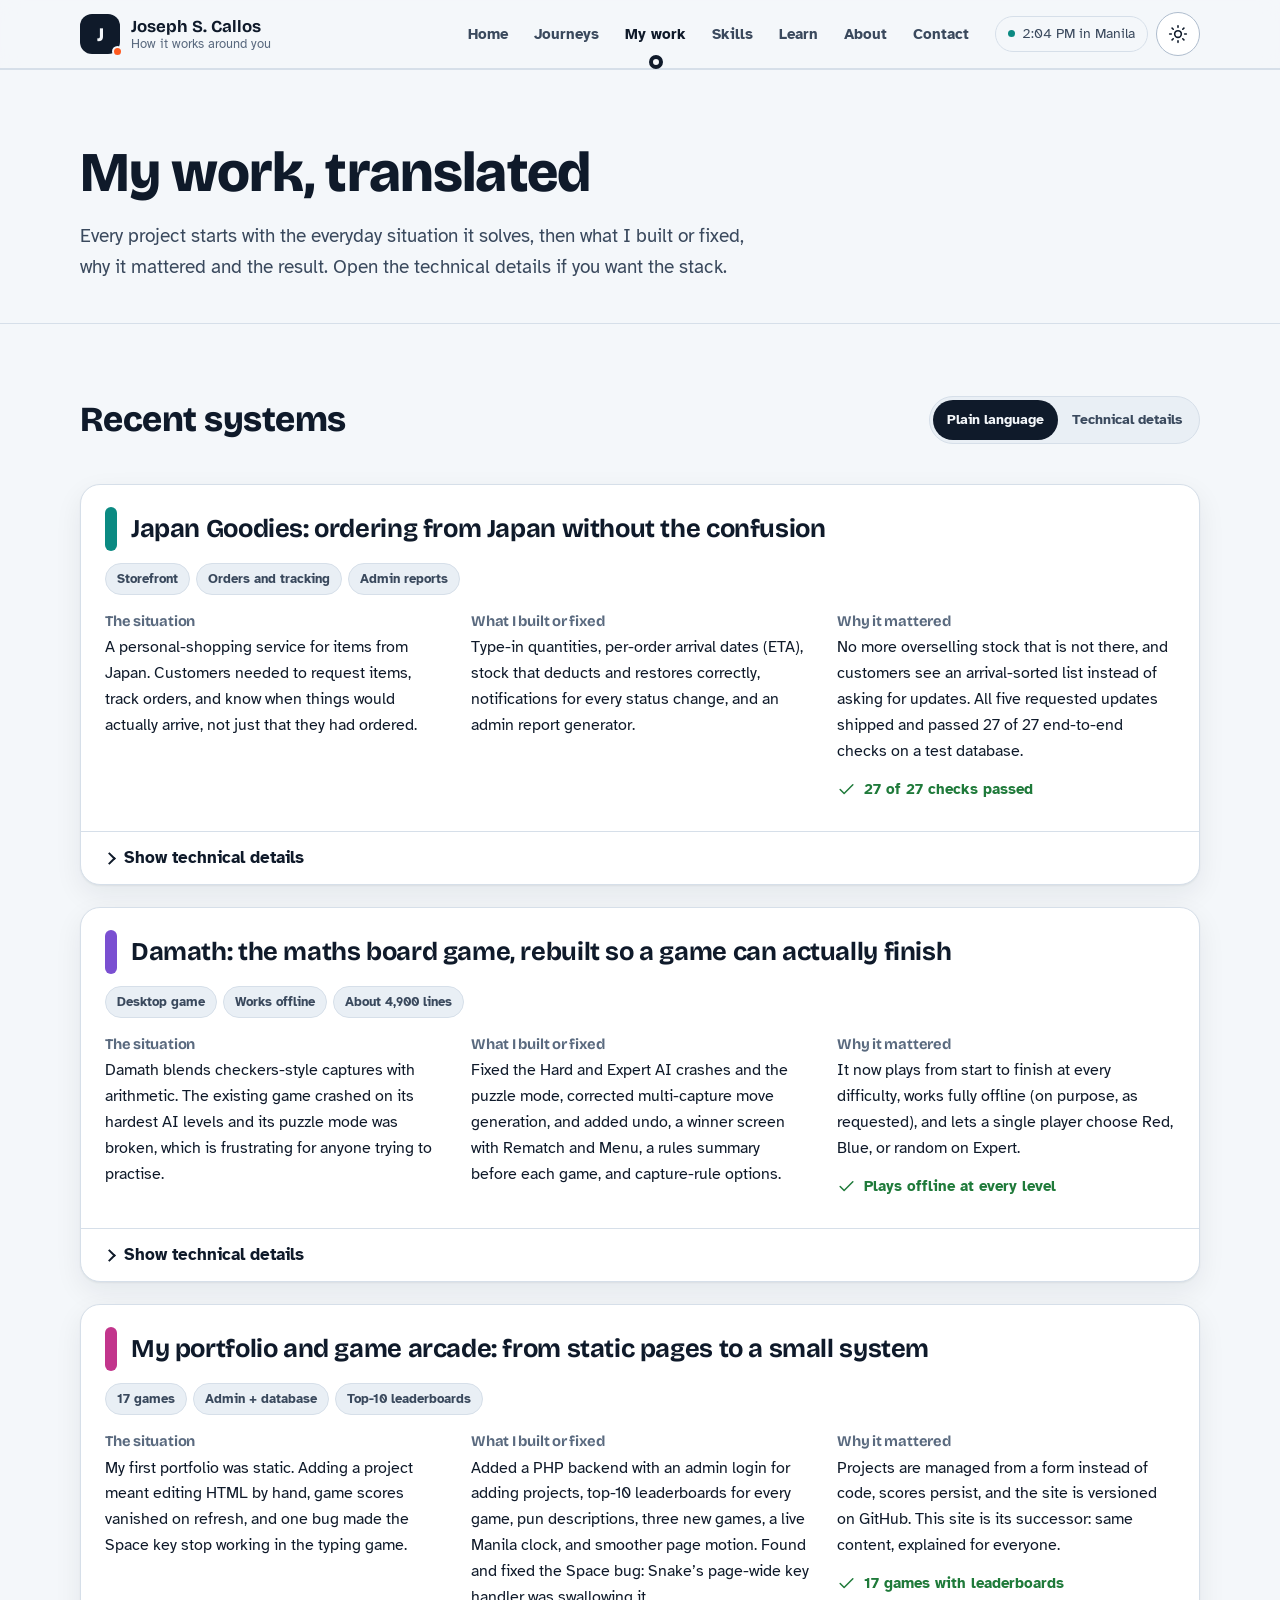
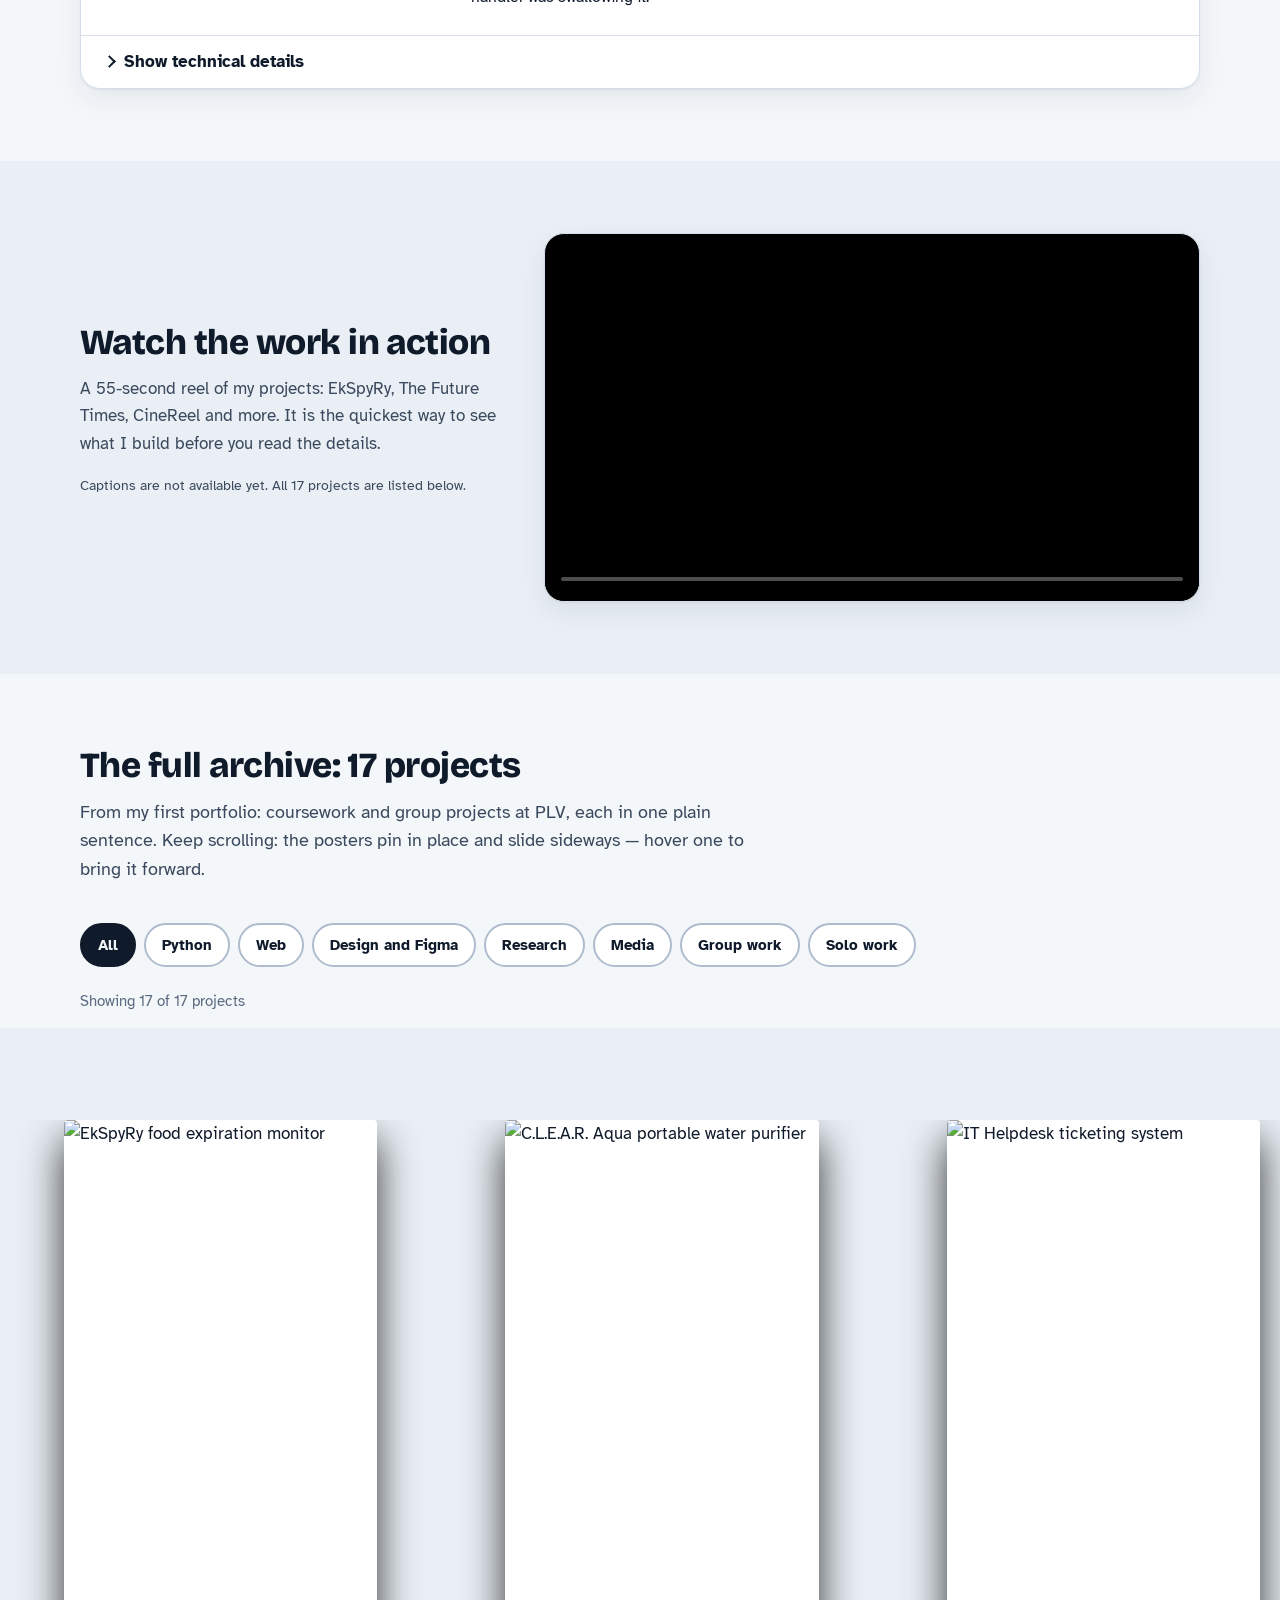
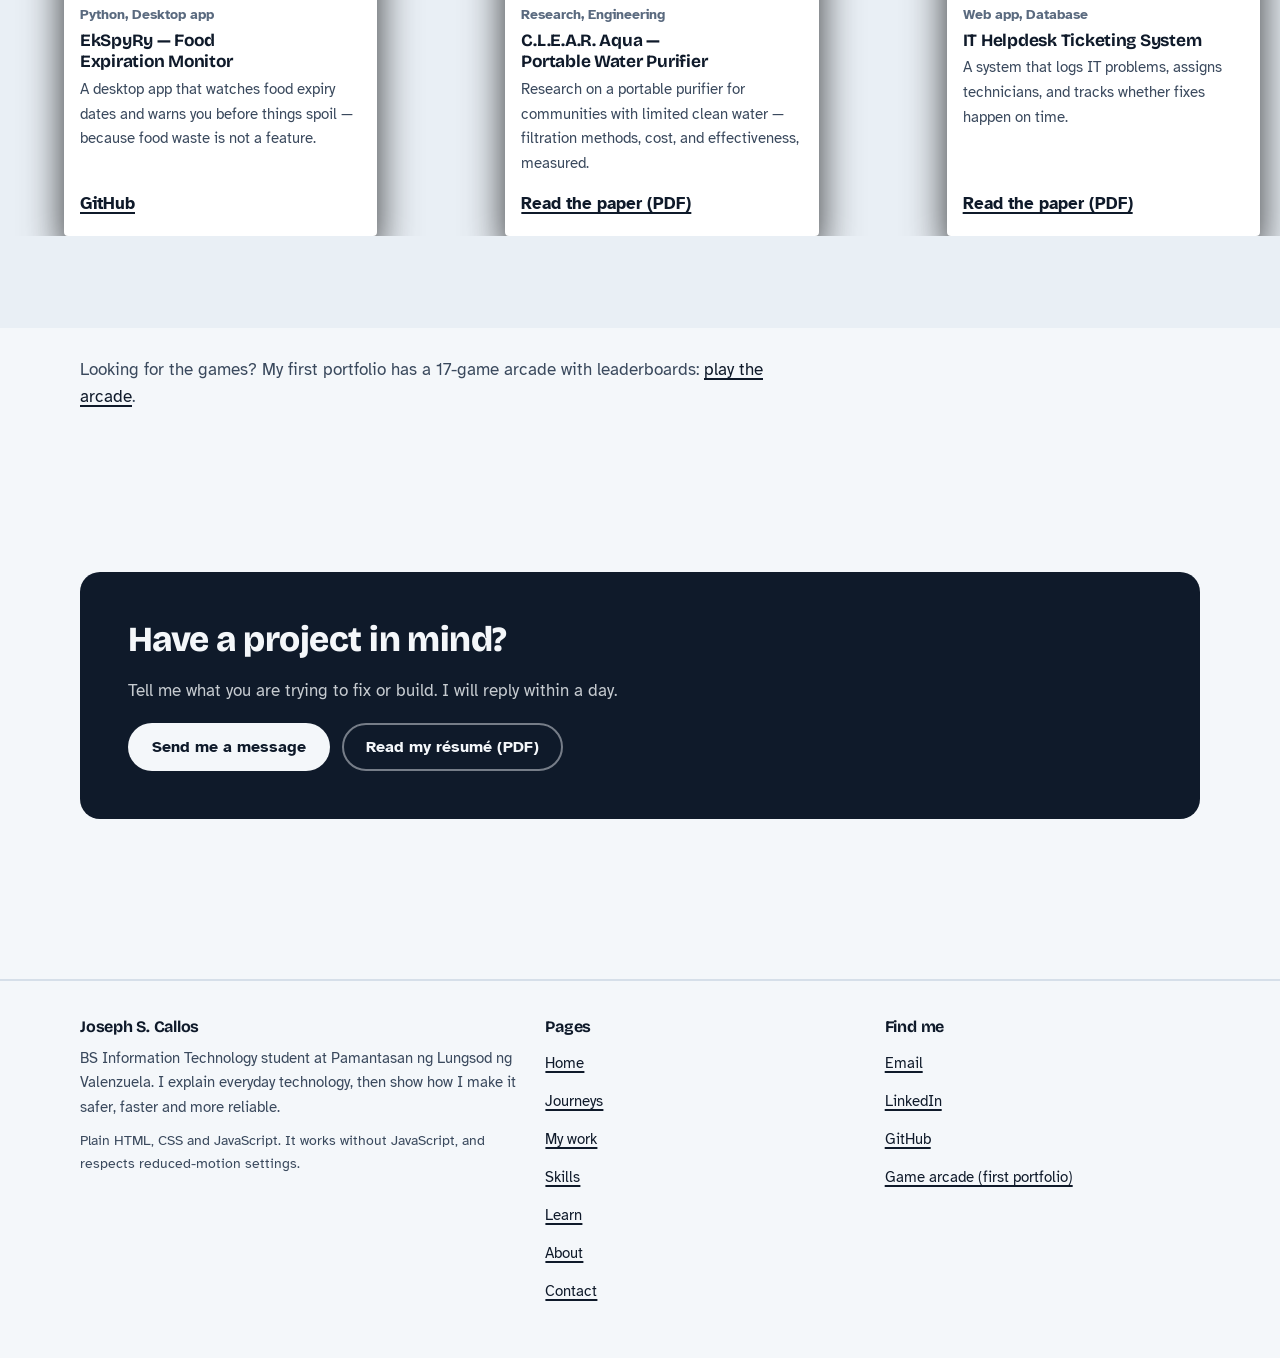
==== commit 2d02652e: "storyline" ====
--- a/projects.html
+++ b/projects.html
@@ -80,11 +80,15 @@
     Your browser cannot play this video. <a href="files/demo-reel.mp4">Download the demo reel (MP4)</a>.
   </video>
 </div></div></section>
-<section class="section" id="archive"><div class="wrap" data-filter-wrap>
-  <div class="section-head"><h2>The full archive: 17 projects</h2><p>From my first portfolio: coursework and group projects at PLV, each in one plain sentence.</p></div>
+<section class="section" id="archive" data-filter-wrap><div class="wrap">
+  <div class="section-head"><h2>The full archive: 17 projects</h2><p>From my first portfolio: coursework and group projects at PLV, each in one plain sentence. Keep scrolling: the posters pin in place and slide sideways &mdash; hover one to bring it forward.</p></div>
   <div class="filters js-only" role="group" aria-label="Filter projects"><button type="button" class="chip" data-filter="all" aria-pressed="true">All</button><button type="button" class="chip" data-filter="python" aria-pressed="false">Python</button><button type="button" class="chip" data-filter="web" aria-pressed="false">Web</button><button type="button" class="chip" data-filter="design" aria-pressed="false">Design and Figma</button><button type="button" class="chip" data-filter="research" aria-pressed="false">Research</button><button type="button" class="chip" data-filter="media" aria-pressed="false">Media</button><button type="button" class="chip" data-filter="group" aria-pressed="false">Group work</button><button type="button" class="chip" data-filter="solo" aria-pressed="false">Solo work</button></div>
   <p class="count" data-count aria-live="polite">Showing 17 of 17 projects</p>
-  <div class="grid"><article class="card" data-tags="python group"><img src="images/p-ekspyry.jpg" alt="EkSpyRy food expiration monitor" loading="lazy"><div class="card-body"><span class="kind">Python, Desktop app</span><h3>EkSpyRy — Food Expiration Monitor</h3><p>A desktop app that watches food expiry dates and warns you before things spoil — because food waste is not a feature.</p><a href="https://github.com/LordDomino/expdatetracker" target="_blank" rel="noopener">GitHub</a></div></article><article class="card" data-tags="research group"><img src="images/p-clear-aqua.jpg" alt="C.L.E.A.R. Aqua portable water purifier" loading="lazy"><div class="card-body"><span class="kind">Research, Engineering</span><h3>C.L.E.A.R. Aqua — Portable Water Purifier</h3><p>Research on a portable purifier for communities with limited clean water — filtration methods, cost, and effectiveness, measured.</p><a href="files/clear-aqua-paper.pdf" target="_blank" rel="noopener">Read the paper (PDF)</a></div></article><article class="card" data-tags="web group"><img src="images/p-helpdesk.jpg" alt="IT Helpdesk ticketing system" loading="lazy"><div class="card-body"><span class="kind">Web app, Database</span><h3>IT Helpdesk Ticketing System</h3><p>A system that logs IT problems, assigns technicians, and tracks whether fixes happen on time.</p><a href="files/it-helpdesk-paper.pdf" target="_blank" rel="noopener">Read the paper (PDF)</a></div></article><article class="card" data-tags="web solo"><img src="images/p-portfolio.jpg" alt="Screenshot of my first portfolio homepage" loading="lazy"><div class="card-body"><span class="kind">Web development</span><h3>Personal Portfolio Website</h3><p>My first portfolio — pure HTML, CSS, and vanilla JavaScript, built from scratch with 17 mini games. This site is its successor.</p><a href="https://otepcodes.callosjoseph818.workers.dev/" target="_blank" rel="noopener">Visit the live site</a></div></article><article class="card" data-tags="design solo"><img src="images/p-scrapbook.jpg" alt="Scrapbook Figma design" loading="lazy"><div class="card-body"><span class="kind">Figma, Personal design</span><h3>Scrapbook — Portfolio in Figma</h3><p>A digital scrapbook introducing who I am — collage style, clean layout.</p><a href="https://www.figma.com/design/Wv4LYju5K4XG98Qmri36iI/Scrapbook?m=auto&amp;t=VMM9GG8iVzDjEYyK-6" target="_blank" rel="noopener">View in Figma</a></div></article><article class="card" data-tags="design solo"><img src="images/p-mubii.jpg" alt="Mubii movie streaming app design" loading="lazy"><div class="card-body"><span class="kind">Figma, Mobile UI/UX</span><h3>Mubii — Free Movie Streaming App</h3><p>A full mobile app design for browsing and saving movies to watch.</p><a href="https://www.figma.com/design/MZrmToyD7N6RsrhPfZqM77/CALLOS_JOSEPH_BSIT1-6_MUBII?m=auto&amp;t=VMM9GG8iVzDjEYyK-6" target="_blank" rel="noopener">View in Figma</a></div></article><article class="card" data-tags="web solo"><img src="images/p-newsletter.jpg" alt="Online newsletter and magazine site" loading="lazy"><div class="card-body"><span class="kind">Web, Wix CMS</span><h3>Online Newsletter, Blog &amp; Magazine</h3><p>A content site for news and magazine-style articles — my first lesson in publishing workflows and readable layouts.</p><a href="https://callosjoseph818.wixsite.com/josephcallos" target="_blank" rel="noopener">Visit the live site</a></div></article><article class="card" data-tags="design solo"><img src="images/p-astro-cafe.jpg" alt="Astro Cafe brand identity" loading="lazy"><div class="card-body"><span class="kind">Branding, Logo design</span><h3>Astro Cafe — Logo &amp; Brand Identity</h3><p>A complete look for a space-themed cafe: logo, colours, and mockups on cups and packaging.</p><a href="https://canva.link/llfb8r9km74mkuh" target="_blank" rel="noopener">View on Canva</a></div></article><article class="card" data-tags="python group"><img src="images/p-clothing-store.jpg" alt="Clothing Store ordering system" loading="lazy"><div class="card-body"><span class="kind">Python, Group project</span><h3>Clothing Store — Ordering System</h3><p>A desktop shop with 60+ items, a working cart, and printed receipts — my first taste of how stores handle orders.</p><a href="https://github.com/otep808" target="_blank" rel="noopener">GitHub</a></div></article><article class="card" data-tags="python group"><img src="images/p-bank-queue.jpg" alt="Bank Queue Management System" loading="lazy"><div class="card-body"><span class="kind">Python, Group project</span><h3>Bank Queue Management System</h3><p>A simulation of a bank line — priority and regular customers, tickets, and a live dashboard of who&#x27;s being served.</p><a href="https://github.com/otep808" target="_blank" rel="noopener">GitHub</a></div></article><article class="card" data-tags="python group"><img src="images/p-utility-finder.jpg" alt="Valenzuela Utility Finder map" loading="lazy"><div class="card-body"><span class="kind">Python, Map app, Group</span><h3>Valenzuela Utility Finder</h3><p>A map of all 33 barangays in Valenzuela that ranks the nearest utility offices by real distance.</p><a href="https://github.com/otep808" target="_blank" rel="noopener">GitHub</a></div></article><article class="card" data-tags="python group"><img src="images/p-school-supplies.jpg" alt="School Supplies inventory system" loading="lazy"><div class="card-body"><span class="kind">Python, Group project</span><h3>School Supplies Inventory &amp; Checkout</h3><p>Stock tracking for 50+ items across 9 shelves, with restock, undo, and timestamped receipts.</p><a href="https://github.com/otep808" target="_blank" rel="noopener">GitHub</a></div></article><article class="card" data-tags="python group"><img src="images/p-shoe-stack.jpg" alt="Shoe Material Stack Viewer" loading="lazy"><div class="card-body"><span class="kind">Python, Group project</span><h3>Shoe Material Stack Viewer</h3><p>Peel a sneaker apart layer by layer — 50+ shoes shown as a visual stack you can push, pop, and search.</p><a href="https://github.com/otep808" target="_blank" rel="noopener">GitHub</a></div></article><article class="card" data-tags="design group"><img src="images/p-plv-lms.jpg" alt="PLV Learning Management System prototype" loading="lazy"><div class="card-body"><span class="kind">Figma, UI/UX, Group</span><h3>PLV Learning Management System</h3><p>A prototype of our school&#x27;s online classroom — dashboards, modules, submissions, and grades.</p><a href="https://www.figma.com/proto/hW3XOIhUWDosTJbImrRgF3?node-id=0-1&amp;t=VMM9GG8iVzDjEYyK-6" target="_blank" rel="noopener">View the prototype</a></div></article><article class="card" data-tags="design group"><img src="images/p-cinereel.jpg" alt="CineReel movie app" loading="lazy"><div class="card-body"><span class="kind">Figma, Mobile app, Group</span><h3>CineReel — Movie Short-Form App</h3><p>Movie clips, trailers, and reviews in a swipeable feed — cinema, but make it scroll.</p><a href="https://www.figma.com/design/RwhH7gePlMAj9oVsXZXG9L/CineReel?m=auto&amp;t=VMM9GG8iVzDjEYyK-6" target="_blank" rel="noopener">View in Figma</a></div></article><article class="card" data-tags="web group"><img src="images/p-future-times.jpg" alt="The Future Times website" loading="lazy"><div class="card-body"><span class="kind">HTML, CSS, Group</span><h3>The Future Times — Privacy &amp; Social Media</h3><p>An editorial site about what social media does with your data — because your data is worth more than you think.</p><a href="https://lorddomino.github.io/mst4-website-project/" target="_blank" rel="noopener">Visit the live site</a></div></article><article class="card" data-tags="media group"><img src="images/p-antukin.jpg" alt="Antukin music video" loading="lazy"><div class="card-body"><span class="kind">Multimedia, Group project</span><h3>Antukin — Cover Music Video</h3><p>A cinematic music-video cover for our Multimedia subject — direction, editing, and audio-visual sync.</p><a href="https://youtu.be/RzN_gfi2xYg?si=KGvv2g_tsauiLjWn" target="_blank" rel="noopener">Watch on YouTube</a></div></article></div>
+</div>
+<section id="posters" class="posters" aria-label="All 17 projects as posters. Scroll to move through them.">
+  <div class="posters-track"><article class="poster" data-tags="python group"><div class="poster-img"><img src="images/p-ekspyry.jpg" alt="EkSpyRy food expiration monitor" loading="lazy"></div><div class="card-body"><span class="kind">Python, Desktop app</span><h3>EkSpyRy — Food Expiration Monitor</h3><p>A desktop app that watches food expiry dates and warns you before things spoil — because food waste is not a feature.</p><a href="https://github.com/LordDomino/expdatetracker" target="_blank" rel="noopener">GitHub</a></div></article><article class="poster" data-tags="research group"><div class="poster-img"><img src="images/p-clear-aqua.jpg" alt="C.L.E.A.R. Aqua portable water purifier" loading="lazy"></div><div class="card-body"><span class="kind">Research, Engineering</span><h3>C.L.E.A.R. Aqua — Portable Water Purifier</h3><p>Research on a portable purifier for communities with limited clean water — filtration methods, cost, and effectiveness, measured.</p><a href="files/clear-aqua-paper.pdf" target="_blank" rel="noopener">Read the paper (PDF)</a></div></article><article class="poster" data-tags="web group"><div class="poster-img"><img src="images/p-helpdesk.jpg" alt="IT Helpdesk ticketing system" loading="lazy"></div><div class="card-body"><span class="kind">Web app, Database</span><h3>IT Helpdesk Ticketing System</h3><p>A system that logs IT problems, assigns technicians, and tracks whether fixes happen on time.</p><a href="files/it-helpdesk-paper.pdf" target="_blank" rel="noopener">Read the paper (PDF)</a></div></article><article class="poster" data-tags="web solo"><div class="poster-img"><img src="images/p-portfolio.jpg" alt="Screenshot of my first portfolio homepage" loading="lazy"></div><div class="card-body"><span class="kind">Web development</span><h3>Personal Portfolio Website</h3><p>My first portfolio — pure HTML, CSS, and vanilla JavaScript, built from scratch with 17 mini games. This site is its successor.</p><a href="https://otepcodes.callosjoseph818.workers.dev/" target="_blank" rel="noopener">Visit the live site</a></div></article><article class="poster" data-tags="design solo"><div class="poster-img"><img src="images/p-scrapbook.jpg" alt="Scrapbook Figma design" loading="lazy"></div><div class="card-body"><span class="kind">Figma, Personal design</span><h3>Scrapbook — Portfolio in Figma</h3><p>A digital scrapbook introducing who I am — collage style, clean layout.</p><a href="https://www.figma.com/design/Wv4LYju5K4XG98Qmri36iI/Scrapbook?m=auto&amp;t=VMM9GG8iVzDjEYyK-6" target="_blank" rel="noopener">View in Figma</a></div></article><article class="poster" data-tags="design solo"><div class="poster-img"><img src="images/p-mubii.jpg" alt="Mubii movie streaming app design" loading="lazy"></div><div class="card-body"><span class="kind">Figma, Mobile UI/UX</span><h3>Mubii — Free Movie Streaming App</h3><p>A full mobile app design for browsing and saving movies to watch.</p><a href="https://www.figma.com/design/MZrmToyD7N6RsrhPfZqM77/CALLOS_JOSEPH_BSIT1-6_MUBII?m=auto&amp;t=VMM9GG8iVzDjEYyK-6" target="_blank" rel="noopener">View in Figma</a></div></article><article class="poster" data-tags="web solo"><div class="poster-img"><img src="images/p-newsletter.jpg" alt="Online newsletter and magazine site" loading="lazy"></div><div class="card-body"><span class="kind">Web, Wix CMS</span><h3>Online Newsletter, Blog &amp; Magazine</h3><p>A content site for news and magazine-style articles — my first lesson in publishing workflows and readable layouts.</p><a href="https://callosjoseph818.wixsite.com/josephcallos" target="_blank" rel="noopener">Visit the live site</a></div></article><article class="poster" data-tags="design solo"><div class="poster-img"><img src="images/p-astro-cafe.jpg" alt="Astro Cafe brand identity" loading="lazy"></div><div class="card-body"><span class="kind">Branding, Logo design</span><h3>Astro Cafe — Logo &amp; Brand Identity</h3><p>A complete look for a space-themed cafe: logo, colours, and mockups on cups and packaging.</p><a href="https://canva.link/llfb8r9km74mkuh" target="_blank" rel="noopener">View on Canva</a></div></article><article class="poster" data-tags="python group"><div class="poster-img"><img src="images/p-clothing-store.jpg" alt="Clothing Store ordering system" loading="lazy"></div><div class="card-body"><span class="kind">Python, Group project</span><h3>Clothing Store — Ordering System</h3><p>A desktop shop with 60+ items, a working cart, and printed receipts — my first taste of how stores handle orders.</p><a href="https://github.com/otep808" target="_blank" rel="noopener">GitHub</a></div></article><article class="poster" data-tags="python group"><div class="poster-img"><img src="images/p-bank-queue.jpg" alt="Bank Queue Management System" loading="lazy"></div><div class="card-body"><span class="kind">Python, Group project</span><h3>Bank Queue Management System</h3><p>A simulation of a bank line — priority and regular customers, tickets, and a live dashboard of who&#x27;s being served.</p><a href="https://github.com/otep808" target="_blank" rel="noopener">GitHub</a></div></article><article class="poster" data-tags="python group"><div class="poster-img"><img src="images/p-utility-finder.jpg" alt="Valenzuela Utility Finder map" loading="lazy"></div><div class="card-body"><span class="kind">Python, Map app, Group</span><h3>Valenzuela Utility Finder</h3><p>A map of all 33 barangays in Valenzuela that ranks the nearest utility offices by real distance.</p><a href="https://github.com/otep808" target="_blank" rel="noopener">GitHub</a></div></article><article class="poster" data-tags="python group"><div class="poster-img"><img src="images/p-school-supplies.jpg" alt="School Supplies inventory system" loading="lazy"></div><div class="card-body"><span class="kind">Python, Group project</span><h3>School Supplies Inventory &amp; Checkout</h3><p>Stock tracking for 50+ items across 9 shelves, with restock, undo, and timestamped receipts.</p><a href="https://github.com/otep808" target="_blank" rel="noopener">GitHub</a></div></article><article class="poster" data-tags="python group"><div class="poster-img"><img src="images/p-shoe-stack.jpg" alt="Shoe Material Stack Viewer" loading="lazy"></div><div class="card-body"><span class="kind">Python, Group project</span><h3>Shoe Material Stack Viewer</h3><p>Peel a sneaker apart layer by layer — 50+ shoes shown as a visual stack you can push, pop, and search.</p><a href="https://github.com/otep808" target="_blank" rel="noopener">GitHub</a></div></article><article class="poster" data-tags="design group"><div class="poster-img"><img src="images/p-plv-lms.jpg" alt="PLV Learning Management System prototype" loading="lazy"></div><div class="card-body"><span class="kind">Figma, UI/UX, Group</span><h3>PLV Learning Management System</h3><p>A prototype of our school&#x27;s online classroom — dashboards, modules, submissions, and grades.</p><a href="https://www.figma.com/proto/hW3XOIhUWDosTJbImrRgF3?node-id=0-1&amp;t=VMM9GG8iVzDjEYyK-6" target="_blank" rel="noopener">View the prototype</a></div></article><article class="poster" data-tags="design group"><div class="poster-img"><img src="images/p-cinereel.jpg" alt="CineReel movie app" loading="lazy"></div><div class="card-body"><span class="kind">Figma, Mobile app, Group</span><h3>CineReel — Movie Short-Form App</h3><p>Movie clips, trailers, and reviews in a swipeable feed — cinema, but make it scroll.</p><a href="https://www.figma.com/design/RwhH7gePlMAj9oVsXZXG9L/CineReel?m=auto&amp;t=VMM9GG8iVzDjEYyK-6" target="_blank" rel="noopener">View in Figma</a></div></article><article class="poster" data-tags="web group"><div class="poster-img"><img src="images/p-future-times.jpg" alt="The Future Times website" loading="lazy"></div><div class="card-body"><span class="kind">HTML, CSS, Group</span><h3>The Future Times — Privacy &amp; Social Media</h3><p>An editorial site about what social media does with your data — because your data is worth more than you think.</p><a href="https://lorddomino.github.io/mst4-website-project/" target="_blank" rel="noopener">Visit the live site</a></div></article><article class="poster" data-tags="media group"><div class="poster-img"><img src="images/p-antukin.jpg" alt="Antukin music video" loading="lazy"></div><div class="card-body"><span class="kind">Multimedia, Group project</span><h3>Antukin — Cover Music Video</h3><p>A cinematic music-video cover for our Multimedia subject — direction, editing, and audio-visual sync.</p><a href="https://youtu.be/RzN_gfi2xYg?si=KGvv2g_tsauiLjWn" target="_blank" rel="noopener">Watch on YouTube</a></div></article></div>
+</section>
+<div class="wrap">
   <p style="margin-top:28px" class="muted">Looking for the games? My first portfolio has a 17-game arcade with leaderboards: <a href="https://otep808.github.io/portfolio/games.html" target="_blank" rel="noopener">play the arcade</a>.</p>
 </div></section>
 <div class="section"><div class="wrap"><div class="cta">
@@ -112,6 +116,8 @@
     </ul></div>
   </div>
 </footer>
+<script src="https://cdnjs.cloudflare.com/ajax/libs/gsap/3.12.5/gsap.min.js" defer></script>
+<script src="https://cdnjs.cloudflare.com/ajax/libs/gsap/3.12.5/ScrollTrigger.min.js" defer></script>
 <script src="javascript/main.js" defer></script>
 </body>
 </html>
--- a/css/styles.css
+++ b/css/styles.css
@@ -398,6 +398,33 @@
 .site-foot li a{display:inline-flex;min-height:36px;align-items:center}
 .site-foot p{margin:0 0 .6em}
 
+/* ---------- poster track: pinned horizontal scroll (projects page) ----------
+   The archive is a row of solid, fully opaque poster cards. Without
+   JavaScript (or if the GSAP CDN fails) the row is a plain swipeable strip;
+   with GSAP it pins and slides sideways. On phones it is a vertical stack. */
+.posters{position:relative;overflow:hidden;background:var(--paper-2);padding:clamp(24px,4vh,48px) 0;min-height:100vh;display:grid;align-content:center;
+  /* 70vh posters, but capped so the whole card (image + caption) still fits
+     under the sticky header on shorter laptop screens; the 430px reserve
+     covers the header, the caption and the section padding. */
+  --poster-h:70vh; --poster-h:min(70vh, calc(100svh - 430px))}
+.posters-track{display:flex;gap:10vw;width:100%;padding:0 5vw;align-items:stretch;overflow-x:auto;background:var(--paper-2);scrollbar-width:thin;-webkit-overflow-scrolling:touch}
+.posters--pinned .posters-track{width:max-content;overflow:visible;will-change:transform}
+.poster{flex:none;width:calc(var(--poster-h) * 2 / 3);background:var(--surface);border:0;border-radius:4px;box-shadow:0 20px 40px rgba(0,0,0,.8);overflow:hidden;opacity:1;display:flex;flex-direction:column}
+.poster-img{height:var(--poster-h);aspect-ratio:2/3;width:100%;background:var(--surface);opacity:1;display:grid;place-items:center;overflow:hidden}
+.poster-img img{width:100%;height:100%;object-fit:contain;opacity:1}
+.poster[hidden]{display:none}
+@media (hover:hover){
+  .poster{transition:transform .35s ease,filter .35s ease}
+  .posters-track:hover .poster:not(:hover){filter:grayscale(.9) brightness(.45)}
+  .poster:hover{transform:scale(1.05);position:relative;z-index:2}
+}
+@media (max-width:768px){
+  .posters{min-height:0;display:block;padding:clamp(24px,6vw,40px) 0}
+  .posters-track{flex-direction:column;width:100%;gap:24px;padding:0 20px;overflow:visible}
+  .poster{width:100%}
+  .poster-img{height:auto;aspect-ratio:2/3}
+}
+
 /* ---------- print / reduced motion ---------- */
 @media (prefers-reduced-motion:reduce){
   html{scroll-behavior:auto}
@@ -407,4 +434,8 @@
   .site-head,.drawer,.controls,.tabs,.theme-btn,.cta{display:none!important}
   .js .packet-scn,.js .journey,.js .jstep{display:block!important}
   body{background:#fff;color:#000}
-}
+  .posters{min-height:0;display:block;padding:0}
+  .posters-track{display:block;width:auto;overflow:visible}
+  .poster{width:100%;margin-bottom:16px}
+  .poster-img{height:auto}
+}
